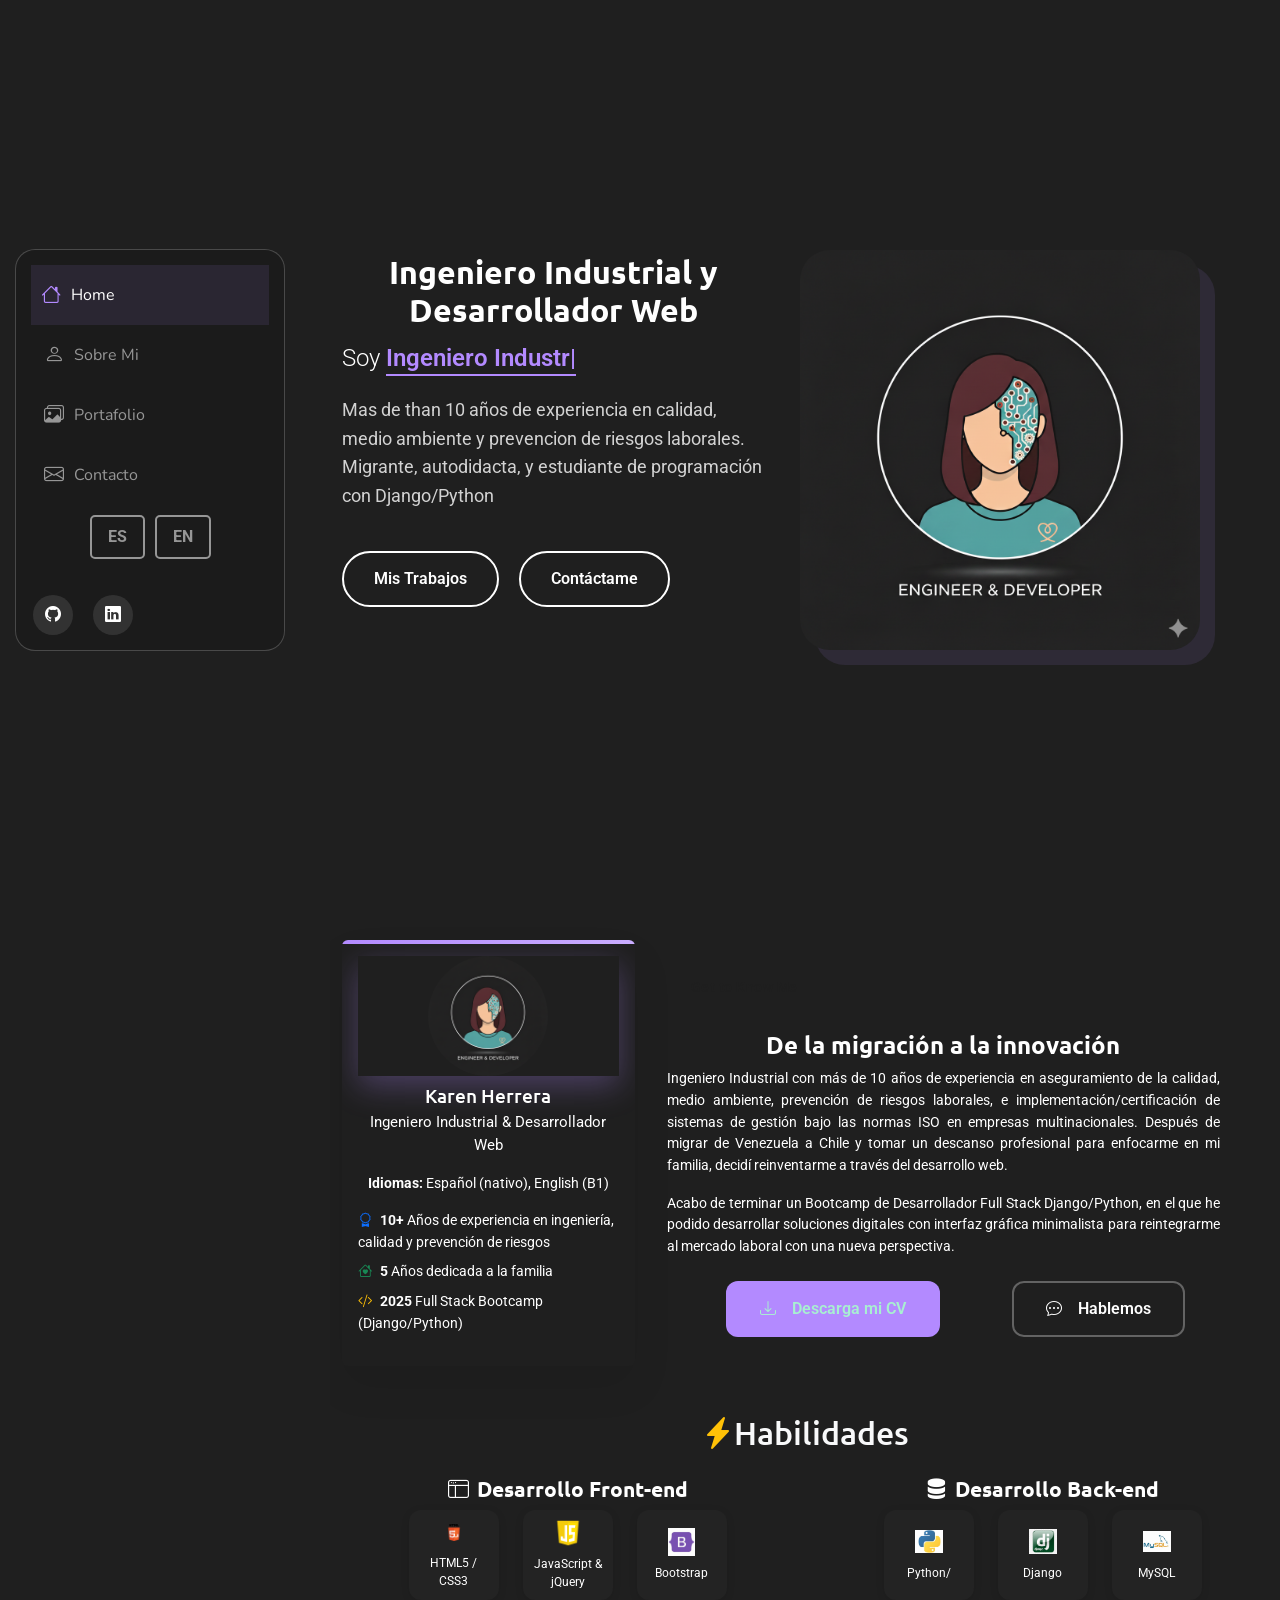
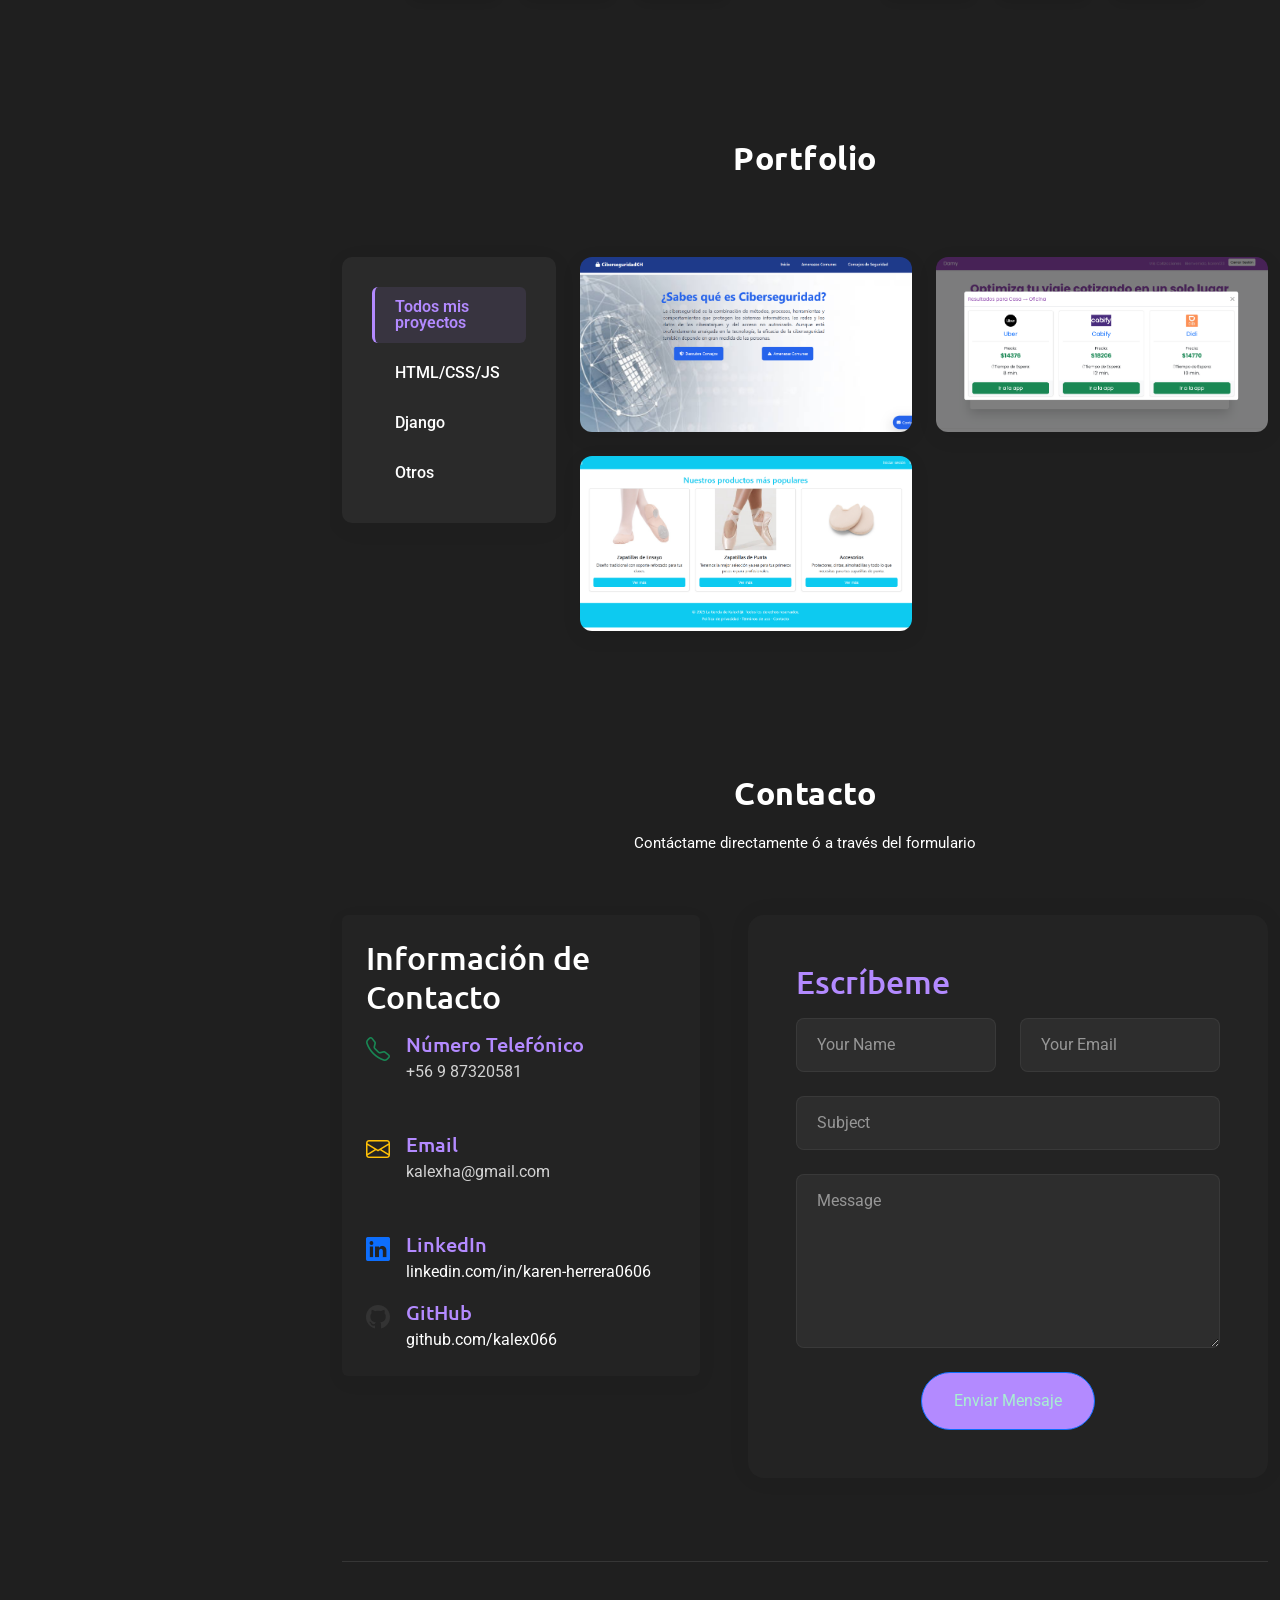
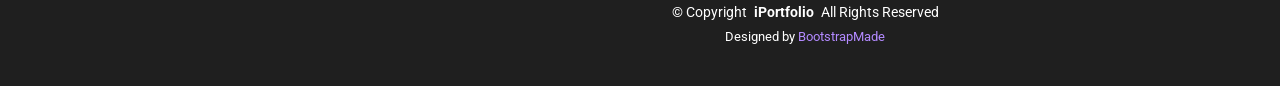
==== index_es.html @ d142cbcf "agregue boton para cambio de idioma" ====
<!DOCTYPE html>
<html lang="en">

<head>
  <meta charset="utf-8">
  <meta content="width=device-width, initial-scale=1.0" name="viewport">
  <title>Index - SnapFolio Bootstrap Template</title>
  <meta name="description" content="">
  <meta name="keywords" content="">

  <!-- Favicons -->
  <link href="assets/img/favicon.png" rel="icon">
  <link href="assets/img/apple-touch-icon.png" rel="apple-touch-icon">

  <!-- Fonts -->
  <link href="https://fonts.googleapis.com" rel="preconnect">
  <link href="https://fonts.gstatic.com" rel="preconnect" crossorigin>
  <link href="https://fonts.googleapis.com/css2?family=Roboto:ital,wght@0,100;0,300;0,400;0,500;0,700;0,900;1,100;1,300;1,400;1,500;1,700;1,900&family=Ubuntu:ital,wght@0,300;0,400;0,500;0,700;1,300;1,400;1,500;1,700&family=Nunito:ital,wght@0,200;0,300;0,400;0,500;0,600;0,700;0,800;0,900;1,200;1,300;1,400;1,500;1,600;1,700;1,800;1,900&display=swap" rel="stylesheet">

  <!-- Vendor CSS Files -->
  <link href="assets/vendor/bootstrap/css/bootstrap.min.css" rel="stylesheet">
  <link href="assets/vendor/bootstrap-icons/bootstrap-icons.css" rel="stylesheet">
  <link href="assets/vendor/aos/aos.css" rel="stylesheet">
  <link href="assets/vendor/glightbox/css/glightbox.min.css" rel="stylesheet">
  <link href="assets/vendor/swiper/swiper-bundle.min.css" rel="stylesheet">

  <!-- Main CSS File -->
  <link href="assets/css/main.css" rel="stylesheet">

  <!-- =======================================================
  * Template Name: SnapFolio
  * Template URL: https://bootstrapmade.com/snapfolio-bootstrap-portfolio-template/
  * Updated: Jul 21 2025 with Bootstrap v5.3.7
  * Author: BootstrapMade.com
  * License: https://bootstrapmade.com/license/
  ======================================================== -->
</head>

<body class="index-page">

  <header id="header" class="header dark-background d-flex flex-column justify-content-center">
    <i class="header-toggle d-xl-none bi bi-list"></i>

    <div class="header-container d-flex flex-column align-items-start">
      <nav id="navmenu" class="navmenu">
        <ul>
          <li><a href="#hero" class="active"><i class="bi bi-house navicon"></i>Home</a></li>
          <li><a href="#about"><i class="bi bi-person navicon"></i> Sobre Mi</a></li>
          <li><a href="#portfolio"><i class="bi bi-images navicon"></i> Portafolio</a></li>
          <li><a href="#contact"><i class="bi bi-envelope navicon"></i> Contacto</a></li>
          <li>
            <div class="language-selector">
              <button onclick="location.href='index_es.html'">ES</button>
              <button onclick="location.href='index.html'">EN</button>
            </div>
          </li>
        </ul>
      </nav>

      <div class="social-links text-center d-flex justify-content-center gap-3 mt-3">
        <a href="https://github.com/kalex066/" class="Github"><i class="bi bi-github"></i></a>
        <a href="https://www.linkedin.com/in/karen-herrera0606/" class="linkedin"><i class="bi bi-linkedin"></i></a>
      </div>
    </div>
  </header>

  <main class="main">
<!-- /About Section -->
    <!-- Hero Section -->
    <section id="hero" class="hero section">
      <div class="background-elements">
        <div class="bg-circle circle-1"></div>
        <div class="bg-circle circle-2"></div>
      </div>
      <div class="hero-content">
        <div class="container">
          <div class="row align-items-center">
            <div class="col-lg-6" data-aos="fade-right" data-aos-delay="100">
              <div class="hero-text">
                <h2>Ingeniero Industrial y Desarrollador Web</h2>
                <p class="lead">Soy <span class="typed" data-typed-items="Ingeniero Industrial y Desarrollador Web"></span></p>
                <p class="description">Mas de than 10 años de experiencia en calidad, medio ambiente y prevencion de riesgos laborales. Migrante, autodidacta, y estudiante de programación con Django/Python</p>
                <div class="hero-actions">
                  <a href="#portfolio" class="btn btn-primary">Mis Trabajos</a>
                  <a href="#contact" class="btn btn-outline">Contáctame</a>
                </div>
              </div>
            </div>

            <div class="col-lg-6" data-aos="fade-left" data-aos-delay="200">
              <div class="hero-visual">
                <div class="profile-container">
                  <div class="profile-background"></div>
                  <img src="assets/img/profile/khimg.png" alt="Karen Herrera" class="profile-image">
                </div>
              </div>
            </div>
          </div>
        </div>
      </div>
    </section>
    <!-- fin/Hero Section -->
    <!-- About Section -->
    <section id="about" class="about section" style="padding: 40px 0;">
      <div class="container" data-aos="fade-up" data-aos-delay="100">
        <!-- Fila principal: Card + Biografía -->
        <div class="row align-items-center mb-4">
          <!-- Card del perfil -->
          <div class="col-lg-4">
            <div class="profile-card text-center p-3 rounded" style="background: linear-gradient(135deg, var(--surface-color), var(--brand-lilac)); border: 1px solid var(--brand-mint); color: var(--default-color);">
              <div class="profile-image mb-2" style="border: 4px solid var(--brand-lilac); box-shadow: 0 10px 30px rgba(179, 138, 255, 0.3);">
                <img src="assets/img/profile/khimg.png" alt="Profile Image" class="img-fluid rounded-circle" style="max-width: 120px;">
              </div>
              <h3 class="mb-1" style="font-size: 1.2rem; color: var(--brand-lilac);">Karen Herrera</h3>
              <p class="profession" style="font-size: 0.95rem; color: var(--brand-mint);">Ingeniero Industrial & Desarrollador Web</p>
              <p style="font-size: 0.9rem;"><strong>Idiomas:</strong> Español (nativo), English (B1)</p>
              <ul class="text-start mt-3" style="list-style: none; padding-left: 0; font-size: 0.9rem;">
                <li class="mb-2"><i class="bi bi-award text-primary me-2"></i><strong>10+</strong> Años de experiencia en ingeniería, calidad y prevención de riesgos</li>
                <li class="mb-2"><i class="bi bi-house-heart text-success me-2"></i><strong>5</strong> Años dedicada a la familia</li>
                <li><i class="bi bi-code-slash text-warning me-2"></i><strong>2025</strong> Full Stack Bootcamp (Django/Python)</li>
              </ul>
            </div>
          </div>
          <!-- Biografía -->
          <div class="col-lg-8">
            <div class="about-content p-2 pe-lg-5">
              <div class="section-header mb-2">
                <span class="badge-text" style="background: linear-gradient(135deg, var(--brand-lilac), var(--brand-mint)); color: #1f1f1f; font-size: 0.85rem;">Get to Know Me</span>
                <h2 class="h5" style="font-size: 1.5rem; color: var(--brand-lilac);">De la migración a la innovación</h2>
              </div>
              <p style="font-size: 0.9rem; text-align: justify;">
                Ingeniero Industrial con  más de 10 años de experiencia en aseguramiento de la calidad, medio ambiente, prevención de riesgos laborales, e implementación/certificación de sistemas de gestión bajo las normas ISO en empresas multinacionales. Después de migrar de Venezuela a Chile y tomar un descanso profesional para enfocarme en mi familia, decidí reinventarme a través del desarrollo web.
              </p>
              <p style="font-size: 0.9rem; text-align: justify;">
                Acabo de terminar un Bootcamp de Desarrollador Full Stack Django/Python, en el que he podido desarrollar soluciones digitales con interfaz gráfica minimalista para reintegrarme al mercado laboral con una nueva perspectiva.
              </p>
              <div class="cta-section mt-4 d-flex flex-wrap justify-content-center gap-5">
                <a href="assets/docs/KarenHerrera-CV.pdf" class="btn btn-primary mx-4" download>
                  <i class="bi bi-download me-2"></i>Descarga mi CV
                </a>
                <a href="#contact" class="btn btn-outline">
                  <i class="bi bi-chat-dots me-2"></i>Hablemos
                </a>
              </div>
            </div>
          </div>
        </div>
        <!-- Título de Skills -->
        <div class="row mt-5 mb-3">
          <div class="col-12 text-center">
            <h3 class="h6 text-light" style="font-size: 2rem; margin-bottom: 0.5rem;">
              <i class="bi bi-lightning-charge-fill text-warning me-2; color:#b38aff;"></i>Habilidades
            </h3>
          </div>
        </div>
        <!-- Skills: Front-end y Back-end -->
        <div class="row justify-content-center mt-2">
          <!-- Front-end Skills -->
          <div class="col-lg-6 mb-3" data-aos="fade-right" data-aos-delay="200">
            <h4 class="skill-title mb-2 text-center" style="color: var(--brand-lilac); font-size: 1.3rem;">
              <i class="bi bi-window-sidebar me-2"></i>Desarrollo Front-end
            </h4>
            <div class="d-flex flex-wrap justify-content-center gap-4">
              <div class="skill-card text-center">
                <img src="assets/img/icons/HTML.png" alt="HTML5" width="20">
                <p class="mt-2 mb-0">HTML5 / CSS3</p>
              </div>
              <div class="skill-card text-center">
                <img src="assets/img/icons/JS.png" alt="JavaScript" width="20">
                <p class="mt-2 mb-0">JavaScript & jQuery</p>
              </div>
              <div class="skill-card text-center">
                <img src="assets/img/icons/BOOTSTRAP.jpg" alt="Bootstrap" width="20">
                <p class="mt-2 mb-0">Bootstrap</p>
              </div>
            </div>
          </div>
          <!-- Back-end Skills -->
          <div class="col-lg-6 mb-3" data-aos="fade-left" data-aos-delay="300">
            <h4 class="skill-title mb-2 text-center" style="color: var(--brand-mint); font-size: 1.3rem;">
              <i class="bi bi-server me-2"></i>Desarrollo Back-end
            </h4>
            <div class="d-flex flex-wrap justify-content-center gap-4">
              <div class="skill-card text-center">
                <img src="assets/img/icons/PYTHON.jpg" alt="Python" width="20">
                <p class="mt-2 mb-0">Python/</p>
              </div>
              <div class="skill-card text-center">
                <img src="assets/img/icons/DJANGO.jpg" alt="Django" width="20">
                <p class="mt-2 mb-0">Django</p>
              </div>
              <div class="skill-card text-center">
                <img src="assets/img/icons/MYSQL.jpg" alt="Django" width="20">
                <p class="mt-2 mb-0">MySQL</p>
              </div>
            </div>
          </div>
        </div>
      </div>
    </section>
    <!-- Portfolio Section -->
    <section id="portfolio" class="portfolio section">

      <!-- Section Title -->
      <div class="container section-title" data-aos="fade-up">
        <h2>Portfolio</h2>
      </div><!-- End Section Title -->

      <div class="container" data-aos="fade-up" data-aos-delay="100">

        <div class="isotope-layout" data-default-filter="*" data-layout="masonry" data-sort="original-order">
          <div class="row">
            <div class="col-lg-3 filter-sidebar">
              <div class="filters-wrapper" data-aos="fade-right" data-aos-delay="150">
                <ul class="portfolio-filters isotope-filters">
                  <li data-filter="*" class="filter-active">Todos mis proyectos</li>
                  <li data-filter=".filter-frontend">HTML/CSS/JS</li>
                  <li data-filter=".filter-django">Django</li>
                  <li data-filter=".filter-others">Otros</li>
                </ul>
              </div>
            </div>

            <div class="col-lg-9">
              <div class="row gy-4 portfolio-container isotope-container" data-aos="fade-up" data-aos-delay="200">
                <div class="col-lg-6 col-md-6 portfolio-item isotope-item filter-frontend">
                  <div class="portfolio-wrap">
                    <img src="assets/img/portfolio/cyberseguridad/cyberseguridadpag1.png" class="img-fluid" alt="Portfolio Image" loading="lazy">
                    <div class="portfolio-info">
                      <div class="content">
                        <span class="category">HTML/CSS/JS</span>
                        <h4>Cyberseguridad</h4>
                        <div class="portfolio-links">
                          <a href="portfolio-details_cyberseguridad.html" title="More Details"><i class="bi bi-arrow-right"></i></a>
                        </div>
                      </div>
                    </div>
                  </div>
                </div><!-- End Portfolio Item -->
                <div class="col-lg-6 col-md-6 portfolio-item isotope-item filter-django">
                  <div class="portfolio-wrap">
                    <img src="assets/img/portfolio/Damy/cotizaciones.png" class="img-django" alt="Portfolio Image" loading="lazy">
                    <div class="portfolio-info">
                      <div class="content">
                        <span class="category">Django</span>
                        <h4>Damy</h4>
                        <div class="portfolio-links">
                          <a href="portfolio-details_damy.html" title="More Details"><i class="bi bi-arrow-right"></i></a>
                        </div>
                      </div>
                    </div>
                  </div>
                </div><!-- End Portfolio Item -->
                <div class="col-lg-6 col-md-6 portfolio-item isotope-item filter-django">
                  <div class="portfolio-wrap">
                    <img src="assets/img/portfolio/tienda/portadatiendaballet.png" class="img-django" alt="Portfolio Image" loading="lazy">
                    <div class="portfolio-info">
                      <div class="content">
                        <span class="category">Django</span>
                        <h4>Ballet Store</h4>
                        <div class="portfolio-links">
                          <a href="portfolio-details_gestordeproductos.html" title="More Details"><i class="bi bi-arrow-right"></i></a>
                        </div>
                      </div>
                    </div>
                  </div>
                </div><!-- End Portfolio Item -->
            </div>
          </div>
        </div>
      </div>
    </section><!-- /Portfolio Section -->

    <!-- Contact Section -->
    <section id="contact" class="contact section">
      <div class="container section-title" data-aos="fade-up">
        <h2>Contacto</h2>
        <p>Contáctame directamente ó a través del formulario</p>
      </div>

      <div class="container">
        <div class="row g-4 g-lg-5 align-items-start">
          
          <!-- Contact Info -->
          <div class="col-lg-5">
            <div class="info-box p-4 rounded" style="background-color: var(--surface-color); box-shadow: 0 5px 20px rgba(0,0,0,0.05);">
              <h3 class="mb-3" style="color: var(--heading-color);">Información de Contacto</h3>
              
              <div class="info-item mb-3 d-flex align-items-start gap-3">
                <i class="bi bi-telephone text-success fs-4"></i>
                <div>
                  <h5 class="mb-1">Número Telefónico</h5>
                  <p style="color: var(--heading-color);">+56 9 87320581</p>
                </div>
              </div>

              <div class="info-item mb-3 d-flex align-items-start gap-3">
                <i class="bi bi-envelope text-warning fs-4"></i>
                <div>
                  <h5 class="mb-1">Email</h5>
                  <p style="color: var(--heading-color);">kalexha@gmail.com</p>
                </div>
              </div>

              <div class="info-item mb-3 d-flex align-items-start gap-3">
                <i class="bi bi-linkedin text-primary fs-4"></i>
                <div>
                  <h5 class="mb-1">LinkedIn</h5>
                  <a href="https://www.linkedin.com/in/karen-herrera0606/" target="_blank" style="color: var(--heading-color);">linkedin.com/in/karen-herrera0606</a>
                </div>
              </div>

              <div class="info-item d-flex align-items-start gap-3">
                <i class="bi bi-github fs-4" style="color: #333;"></i>
                <div>
                  <h5 class="mb-1">GitHub</h5>
                  <a href="https://github.com/kalex066" target="_blank" style="color: var(--heading-color);">github.com/kalex066</a>
                </div>
              </div>
            </div>
          </div>

          <!-- Contact Form -->
          <div class="col-lg-7">
            <div class="contact-form">
              <h3 class="mb-3" style="color: var(--accent-color);">Escríbeme</h3>
              <form action="https://formspree.io/f/xovyjyyz" method="post" class="php-email-form">
                <div class="row gy-4">
                  <div class="col-md-6">
                    <input type="text" name="name" class="form-control" placeholder="Your Name" required>
                  </div>
                  <div class="col-md-6">
                    <input type="email" name="email" class="form-control" placeholder="Your Email" required>
                  </div>
                  <div class="col-12">
                    <input type="text" name="subject" class="form-control" placeholder="Subject" required>
                  </div>
                  <div class="col-12">
                    <textarea name="message" rows="6" class="form-control" placeholder="Message" required></textarea>
                  </div>
                  <div class="col-12 text-center">
                    <div class="loading">Loading</div>
                    <div class="error-message"></div>
                    <div class="sent-message">Tu mensaje ha sido enviado. Gracias!</div>
                    <button type="submit" class="btn btn-primary">Enviar Mensaje</button>
                  </div>
                </div>
              </form>
            </div>
          </div>

        </div>
      </div>
    </section>
    </section>
  </main>

  <footer id="footer" class="footer position-relative">

    <div class="container">
      <div class="copyright text-center ">
        <p>© <span>Copyright</span> <strong class="px-1 sitename">iPortfolio</strong> <span>All Rights Reserved</span></p>
      </div>
      <div class="credits">
        <!-- All the links in the footer should remain intact. -->
        <!-- You can delete the links only if you've purchased the pro version. -->
        <!-- Licensing information: https://bootstrapmade.com/license/ -->
        <!-- Purchase the pro version with working PHP/AJAX contact form: [buy-url] -->
        Designed by <a href="https://bootstrapmade.com/">BootstrapMade</a>
      </div>
    </div>

  </footer>

  <!-- Scroll Top -->
  <a href="#" id="scroll-top" class="scroll-top d-flex align-items-center justify-content-center"><i class="bi bi-arrow-up-short"></i></a>

  <!-- Preloader -->
  <div id="preloader"></div>

  <!-- Vendor JS Files -->
  <script src="assets/vendor/bootstrap/js/bootstrap.bundle.min.js"></script>
  <script src="assets/vendor/aos/aos.js"></script>
  <script src="assets/vendor/typed.js/typed.umd.js"></script>
  <script src="assets/vendor/purecounter/purecounter_vanilla.js"></script>
  <script src="assets/vendor/waypoints/noframework.waypoints.js"></script>
  <script src="assets/vendor/isotope-layout/isotope.pkgd.min.js"></script>
  <script src="assets/vendor/imagesloaded/imagesloaded.pkgd.min.js"></script>
  <script src="assets/vendor/glightbox/js/glightbox.min.js"></script>
  <script src="assets/vendor/swiper/swiper-bundle.min.js"></script>

  <!-- Main JS File -->
  <script src="assets/js/main.js"></script>

</body>

</html>
---- assets/css/main.css ----
/**
* Template Name: SnapFolio
* Template URL: https://bootstrapmade.com/snapfolio-bootstrap-portfolio-template/
* Updated: Jul 21 2025 with Bootstrap v5.3.7
* Author: BootstrapMade.com
* License: https://bootstrapmade.com/license/
*/

/*--------------------------------------------------------------
# Font & Color Variables
# Help: https://bootstrapmade.com/color-system/
--------------------------------------------------------------*/
/* Fonts */
:root {
  --default-font: "Roboto",  system-ui, -apple-system, "Segoe UI", Roboto, "Helvetica Neue", Arial, "Noto Sans", "Liberation Sans", sans-serif, "Apple Color Emoji", "Segoe UI Emoji", "Segoe UI Symbol", "Noto Color Emoji";
  --heading-font: "Ubuntu",  sans-serif;
  --nav-font: "Nunito",  sans-serif;
}

/* Global Colors - The following color variables are used throughout the website. Updating them here will change the color scheme of the entire website */
:root { 
  --background-color: #1f1f1f; /* Background color for the entire website, including individual sections */
  --default-color: #ffffff; /* Default color used for the majority of the text content across the entire website */
  --heading-color: #ffffff; /* Color for headings, subheadings and title throughout the website */
  --accent-color: #b38aff; /* Accent color that represents your brand on the website. It's used for buttons, links, and other elements that need to stand out */
  --surface-color: #232323; /* The surface color is used as a background of boxed elements within sections, such as cards, icon boxes, or other elements that require a visual separation from the global background. */
  --contrast-color: #a8f0d1; /* Contrast color for text, ensuring readability against backgrounds of accent, heading, or default colors. */
}

/* Nav Menu Colors - The following color variables are used specifically for the navigation menu. They are separate from the global colors to allow for more customization options */
:root {
  --nav-color: rgba(236, 236, 236, 0.59);  /* The default color of the main navmenu links */
  --nav-hover-color:var(--brand-lilac); /* Applied to main navmenu links when they are hovered over or active */
  --nav-mobile-background-color: #393939; /* Used as the background color for mobile navigation menu */
  --nav-dropdown-background-color: #393939; /* Used as the background color for dropdown items that appear when hovering over primary navigation items */
  --nav-dropdown-color: #ffffff; /* Used for navigation links of the dropdown items in the navigation menu. */
  --nav-dropdown-hover-color:var(--brand-mint); /* Similar to --nav-hover-color, this color is applied to dropdown navigation links when they are hovered over. */
}

/* Color Presets - These classes override global colors when applied to any section or element, providing reuse of the sam color scheme. */

.light-background {
  --background-color: #2c2c2c;
  --surface-color: #323232;
}

.dark-background {
  --background-color: #040b14;
  --default-color: #ffffff;
  --heading-color: var(--brand-lilac);
  --surface-color: #151f2b;
  --contrast-color:var(--brand-mint);
}

/* Smooth scroll */
:root {
  scroll-behavior: smooth;
}

/*--------------------------------------------------------------
# General Styling & Shared Classes
--------------------------------------------------------------*/
body {
  color: var(--default-color);
  background-color: var(--background-color);
  font-family: var(--default-font);
}

a {
  color: var(--accent-color);
  text-decoration: none;
  transition: 0.3s;
}

a:hover {
  color: color-mix(in srgb, var(--accent-color), var(--brand-mint) 25%);
  text-decoration: none;
}

h1,
h2,
h3,
h4,
h5,
h6 {
  color: var(--accent-color);
  font-family: var(--heading-font);
}

/* PHP Email Form Messages
------------------------------*/
.php-email-form .error-message {
  display: none;
  background: #df1529;
  color: #ffffff;
  text-align: left;
  padding: 15px;
  margin-bottom: 24px;
  font-weight: 600;
}

.php-email-form .sent-message {
  display: none;
  color: #ffffff;
  background: #059652;
  text-align: center;
  padding: 15px;
  margin-bottom: 24px;
  font-weight: 600;
}

.php-email-form .loading {
  display: none;
  background: var(--surface-color);
  text-align: center;
  padding: 15px;
  margin-bottom: 24px;
}

.php-email-form .loading:before {
  content: "";
  display: inline-block;
  border-radius: 50%;
  width: 24px;
  height: 24px;
  margin: 0 10px -6px 0;
  border: 3px solid var(--accent-color);
  border-top-color: var(--surface-color);
  animation: php-email-form-loading 1s linear infinite;
}

@keyframes php-email-form-loading {
  0% {
    transform: rotate(0deg);
  }

  100% {
    transform: rotate(360deg);
  }
}

/*--------------------------------------------------------------
# Global Header (con acentos lila y verde menta)
--------------------------------------------------------------*/
.header {
  --background-color: #1b1b1b;
  --contrast-color: var(--brand-mint); /* Verde menta como contraste */
  color: var(--default-color);
  position: fixed;
  top: 0;
  left: 0;
  bottom: 0;
  padding: 0 15px;
  width: 300px;
  transition: all ease-in-out 0.3s;
  overflow-y: auto;
  z-index: 997;
}

.header .header-container {
  border-radius: 20px;
  padding: 15px;
  background-color: var(--background-color);
  border: 1px solid color-mix(in srgb, var(--default-color), transparent 80%);
}

/* Íconos sociales con hover lila */
.header .social-links {
  display: flex;
  justify-content: center;
  gap: 32px;
  margin-top: 1rem;
}
.header .social-links a {
  font-size: 16px;
  display: inline-flex;
  align-items: center;
  justify-content: center;
  background: color-mix(in srgb, var(--default-color), transparent 90%);
  color: var(--default-color);
  margin: 0 2px;
  border-radius: 50%;
  text-align: center;
  width: 40px;
  height: 40px;
  transition: 0.3s;
}

.header .social-links a:hover {
  color: var(--brand-mint); /* Verde menta al pasar el mouse */
  background: var(--accent-color); /* Lila como fondo */
}

/* Toggle del menú con hover suave */
.header .header-toggle {
  color: var(--brand-mint);
  background-color: var(--accent-color); /* Lila */
  font-size: 22px;
  display: flex;
  align-items: center;
  justify-content: center;
  width: 40px;
  height: 40px;
  border-radius: 50%;
  cursor: pointer;
  position: fixed;
  top: 15px;
  right: 15px;
  z-index: 9999;
  transition: background-color 0.3s;
}

.header .header-toggle:hover {
  color: var(--brand-mint);
  background-color: color-mix(in srgb, var(--accent-color) 90%, white 15%);
}

/* Responsive */
@media (min-width: 1200px) {
  .header~main,
  .header~#footer {
    margin-left: 330px;
  }
}

@media (max-width: 1199px) {
  .header {
    left: -100%;
  }
}

.header.header-show {
  left: 0;
}
/*--------------------------------------------------------------
# Navigation Menu 
--------------------------------------------------------------*/
.navmenu {
  padding: 0;
  z-index: 9997;
  width: 100%;
}

.navmenu ul {
  list-style: none;
  padding: 0 0 20px 0;
  margin: 0;
}

.navmenu a,
.navmenu a:focus {
  color: var(--nav-color);
  padding: 15px 10px;
  font-family: var(--nav-font);
  font-size: 16px;
  font-weight: 400;
  display: flex;
  align-items: center;
  white-space: nowrap;
  transition: 0.3s;
  width: 100%;
  border-left: 3px solid transparent;
}

.navmenu a:hover,
.navmenu .active,
.navmenu .active:focus {
  color: var(--nav-hover-color); /* Lila */
  background-color: rgba(179, 138, 255, 0.1); /* Fondo lila suave */
  border-left: 3px solid var(--brand-mint); /* Borde verde menta */
}

.navmenu a .navicon {
  font-size: 20px;
  margin-right: 10px;
  transition: color 0.3s;
}

.navmenu a:hover .navicon,
.navmenu .active .navicon {
  color: var(--accent-color); /* Ícono en lila */
}
/*--------------------------------------------------------------
# Global Footer
--------------------------------------------------------------*/
.footer {
  color: var(--default-color);
  background-color: var(--background-color);
  font-size: 14px;
  padding: 0 0 40px 0;
  position: relative;
}

.footer .copyright {
  padding-top: 40px;
  border-top: 1px solid color-mix(in srgb, var(--default-color), transparent 90%);
}

.footer .copyright p {
  margin-bottom: 0;
}

.footer .credits {
  margin-top: 4px;
  font-size: 13px;
  text-align: center;
}

/*--------------------------------------------------------------
# Preloader
--------------------------------------------------------------*/
#preloader {
  position: fixed;
  inset: 0;
  z-index: 999999;
  overflow: hidden;
  background: var(--background-color); /* fondo oscuro */
  transition: all 0.6s ease-out;
}

/* Círculo giratorio con colores personalizados */
#preloader:before {
  content: "";
  position: fixed;
  top: calc(50% - 30px);
  left: calc(50% - 30px);
  border: 6px solid var(--brand-lilac); /* borde lila */
  border-color: var(--brand-lilac) transparent var(--brand-mint) transparent; /* alterna lila y verde menta */
  border-radius: 50%;
  width: 60px;
  height: 60px;
  animation: animate-preloader 1.5s linear infinite;
}

/* Animación de rotación */
@keyframes animate-preloader {
  0% {
    transform: rotate(0deg);
  }

  100% {
    transform: rotate(360deg);
  }
}

/*--------------------------------------------------------------
# Scroll Top Button
--------------------------------------------------------------*/
.scroll-top {
  position: fixed;
  visibility: hidden;
  opacity: 0;
  right: 15px;
  bottom: -15px;
  z-index: 99999;
  background-color: var(--brand-lilac); /* fondo lila */
  width: 44px;
  height: 44px;
  border-radius: 50px;
  transition: all 0.4s;
  box-shadow: 0 0 10px rgba(179, 138, 255, 0.3); /* sombra lila suave */
}

.scroll-top i {
  font-size: 24px;
  color: var(--brand-mint); /* ícono en verde menta */
  line-height: 0;
  transition: color 0.3s;
}

.scroll-top:hover {
  background-color: color-mix(in srgb, var(--brand-lilac), white 10%); /* lila más claro al pasar el mouse */
  color: var(--brand-mint);
}

.scroll-top.active {
  visibility: visible;
  opacity: 1;
  bottom: 15px;
}

/*--------------------------------------------------------------
# Disable aos animation delay on mobile devices
--------------------------------------------------------------*/
@media screen and (max-width: 768px) {
  [data-aos-delay] {
    transition-delay: 0 !important;
  }

  [data-aos] {
    animation-duration: 0.6s !important; /* más rápido en móviles */
  }
}

/*--------------------------------------------------------------
# Global Page Titles & Breadcrumbs
--------------------------------------------------------------*/
.page-title {
  color: var(--default-color);
  padding: 25px 0 0 0;
  position: relative;
}

.page-title .container {
  border-bottom: 1px solid var(--brand-mint); /* línea inferior en verde menta */
  padding-bottom: 25px;
}

.page-title h1 {
  font-size: 28px;
  font-weight: 700;
  color: var(--brand-lilac); /* título principal en lila */
  letter-spacing: 0.5px;
}

.page-title .breadcrumbs ol {
  display: flex;
  flex-wrap: wrap;
  list-style: none;
  padding: 0;
  margin: 0;
  font-size: 14px;
  font-weight: 400;
  color: var(--default-color);
}

.page-title .breadcrumbs ol li+li {
  padding-left: 10px;
}

.page-title .breadcrumbs ol li+li::before {
  content: "/";
  display: inline-block;
  padding-right: 10px;
  color: var(--brand-mint); /* separador en verde menta */
}

/*--------------------------------------------------------------
# Global Sections
--------------------------------------------------------------*/
section,
.section {
  color: var(--default-color);
  background-color: var(--background-color);
  padding: 60px 0;
  overflow: clip;
  border-top: 1px solid var(--brand-mint); /* línea superior verde menta */
  border-bottom: 1px solid var(--brand-lilac); /* línea inferior lila */
}

/* Títulos dentro de secciones */
.section h2,
section h2 {
  color: var(--brand-lilac); /* títulos en lila */
  font-size: 1.8rem;
  font-weight: 600;
  margin-bottom: 20px;
  text-align: center;
}

/* Separadores decorativos */
.section::after {
  content: "";
  display: block;
  width: 60px;
  height: 3px;
  margin: 20px auto 0;
  background-color: var(--brand-mint); /* barra decorativa verde menta */
  border-radius: 2px;
}

/*--------------------------------------------------------------
# Global Section Titles (con lila y verde menta)
--------------------------------------------------------------*/
.section-title {
  text-align: center;
  padding-bottom: 60px;
  position: relative;
}

.section-title h2 {
  font-size: 32px;
  font-weight: 700;
  position: relative;
  color: var(--brand-lilac); /* título en lila */
  letter-spacing: 0.5px;
}

.section-title h2:before,
.section-title h2:after {
  content: "";
  width: 50px;
  height: 2px;
  background: var(--brand-mint); /* líneas decorativas en verde menta */
  display: inline-block;
}

.section-title h2:before {
  margin: 0 15px 10px 0;
}

.section-title h2:after {
  margin: 0 0 10px 15px;
}

.section-title p {
  margin-bottom: 0;
  font-size: 0.95rem;
  color: var(--default-color);
}

/* HERO SECTION*/
.hero { min-height: 100vh; position: relative; overflow: hidden; display: flex; align-items: center; }
.hero .background-elements { position: absolute; top: 0; left: 0; width: 100%; height: 100%; z-index: 1; overflow: hidden; }
.hero .background-elements .bg-circle { position: absolute; border-radius: 50%; background: linear-gradient(45deg, color-mix(in srgb, var(--brand-lilac), transparent 90%), color-mix(in srgb, var(--brand-mint), transparent 95%)); animation: float 6s ease-in-out infinite; }

.hero .background-elements .bg-circle.circle-1 { width: 300px; height: 300px; top: 10%; right: 10%; animation-delay: 0s; }
.hero .background-elements .bg-circle.circle-2 { width: 200px; height: 200px; bottom: 20%; left: 5%; animation-delay: 2s; }
.hero .hero-content { position: relative; width: 100%; z-index: 2; }
.hero .container { position: relative; z-index: 3; }
.hero .hero-text h1 {color: var(--brand-lilac); font-size: 72px; font-weight: 800; line-height: 1.1; margin-bottom: 15px; color: var(--heading-color); }
.hero .hero-text h1 .accent-text { color: var(--brand-mint); position: relative; }
.hero .hero-text h1 .accent-text::after { background: linear-gradient(90deg, var(--brand-mint), transparent);content: ""; position: absolute; bottom: -5px; left: 0; width: 100%; height: 3px; background: linear-gradient(90deg, var(--accent-color), color-mix(in srgb, var(--accent-color), transparent 50%)); }
.hero .hero-text h2 { color: var(--brand-lilac);font-size: 32px; font-weight: 600; color: var(--heading-color); margin-bottom: 10px; }
.hero .hero-text .lead { font-size: 24px; margin-bottom: 20px; color: var(--default-color); }
.hero .hero-text .lead span { color: var(--accent-color); font-weight: 600; border-bottom: 2px solid var(--accent-color); padding-bottom: 2px; }
.hero .hero-text .description { font-size: 18px; line-height: 1.6; color: color-mix(in srgb, var(--default-color), transparent 20%); margin-bottom: 40px; max-width: 500px; }
.hero .hero-actions { display: flex; gap: 20px; margin-bottom: 40px; flex-wrap: wrap; }
.hero .hero-actions .btn { padding: 14px 30px; font-size: 16px; font-weight: 600; border-radius: 50px; text-decoration: none; transition: all 0.3s ease; border: 2px solid; }
.hero .hero-actions .btn.btn-primary { background-color: var(--brand-lilac); color: var(--brand-mint); border-color: var(--brand-lilac); }
.hero .hero-actions .btn.btn-primary:hover { background-color: color-mix(in srgb, var(--brand-lilac), black 10%); transform: translateY(-2px); box-shadow: 0 8px 25px color-mix(in srgb, var(--brand-lilac), transparent 70%); }
.hero .hero-actions .btn.btn-outline { background-color: transparent; color: var(--brand-mint); border-color: var(--brand-mint); }
.hero .hero-actions .btn.btn-outline:hover { background-color: var(--brand-mint); color: #1f1f1f; transform: translateY(-2px);}
.hero .social-links { display: flex; gap: 20px}; 
.hero .social-links a { width: 50px; height: 50px; display: flex; align-items: center; justify-content: center; background-color: var(--surface-color); color: (var(--brand-mint), transparent 40%); border-radius: 50%; font-size: 20px; transition: all 0.3s ease; }
.hero .social-links a:hover { color: #ffffff; background-color: var(--brand-lilac); transform: translateY(-3px); box-shadow: 0 8px 25px color-mix(in srgb, var(--accent-color), transparent 70%); }
.hero .hero-visual { display: flex; justify-content: center; align-items: center; height: 100%; }
.hero .hero-visual .profile-container { position: relative; width: 400px; height: 400px; }
.hero .hero-visual .profile-container .profile-background { position: absolute; top: 15px; left: 15px; width: 100%; height: 100%; background: color-mix(in srgb, var(--accent-color), transparent 90%); border-radius: 30px; z-index: 1; }
.hero .hero-visual .profile-container .profile-image { position: relative; width: 100%; height: 100%; object-fit: cover; border-radius: 30px; z-index: 2; }
@keyframes float {
0%, 100% { transform: translateY(0px); }
50% { transform: translateY(-20px); } }
@keyframes floatIcon {
0%, 100% { transform: translateY(0px) rotate(0deg); }
50% { transform: translateY(-10px) rotate(5deg); } }
@media (max-width: 992px) { .hero .hero-text { text-align: center; margin-bottom: 50px; }
.hero .hero-text h1 { font-size: 56px; }
.hero .hero-text h2 { font-size: 28px; }
.hero .hero-text .lead { font-size: 20px; }
.hero .hero-visual .profile-container { width: 350px; height: 350px; } }
@media (max-width: 768px) { .hero .hero-text h1 { font-size: 42px; }
.hero .hero-text h2 { font-size: 24px; }
.hero .hero-text .lead { font-size: 18px; }
.hero .hero-text .description { font-size: 16px; }
.hero .hero-actions { justify-content: center; }
.hero .hero-actions .btn { padding: 12px 25px; font-size: 14px; }
.hero .hero-visual .profile-container { width: 300px; height: 300px; }
.hero .background-elements .bg-circle.circle-1 { width: 200px; height: 200px; }
.hero .background-elements .bg-circle.circle-2 { width: 150px; height: 150px; }
.hero .background-elements .bg-circle.circle-3 { width: 100px; height: 100px; } }

/*--------------------------------------------------------------
# About Section
--------------------------------------------------------------*/
.about .profile-card {
  background: linear-gradient(135deg, var(--surface-color) 0%, color-mix(in srgb, var(--surface-color), var(--accent-color) 5%) 100%);
  border-radius: 2rem;
  padding: 2.5rem;
  text-align: center;
  box-shadow: 0 20px 40px rgba(0, 0, 0, 0.08);
  border: 1px solid color-mix(in srgb, var(--accent-color), transparent 90%);
  position: relative;
  overflow: hidden;
}

.about .profile-card::before {
  content: "";
  position: absolute;
  top: 0;
  left: 0;
  right: 0;
  height: 4px;
  background: linear-gradient(90deg, var(--accent-color), color-mix(in srgb, var(--accent-color), var(--heading-color) 30%));
}

@media (max-width: 991px) {
  .about .profile-card {
    margin-bottom: 3rem;
  }
}

.about .profile-header {
  position: relative;
  margin-bottom: 2rem;
}

.about .profile-header .profile-image {
  width: 160px;
  height: 160px;
  margin: 0 auto 1.5rem;
  border-radius: 50%;
  overflow: hidden;
  border: 4px solid var(--accent-color);
  box-shadow: 0 10px 30px rgba(0, 0, 0, 0.15);
}

.about .profile-header .profile-image img {
  width: 100%;
  height: 100%;
  object-fit: cover;
}

.about .profile-header .profile-badge {
  position: absolute;
  bottom: 20px;
  right: calc(50% - 65px);
  width: 32px;
  height: 32px;
  background-color: var(--accent-color);
  border-radius: 50%;
  display: flex;
  align-items: center;
  justify-content: center;
  border: 3px solid var(--surface-color);
}

.about .profile-header .profile-badge i {
  color: var(--contrast-color);
  font-size: 14px;
}

.about .profile-content h3 {
  font-size: 1.5rem;
  font-weight: 700;
  margin-bottom: 0.5rem;
  color: var(--heading-color);
}

.about .profile-content .profession {
  color: var(--accent-color);
  font-weight: 500;
  margin-bottom: 2rem;
}

.about .contact-links {
  display: flex;
  flex-direction: column;
  gap: 1rem;
}

.about .contact-links .contact-item {
  display: flex;
  align-items: center;
  gap: 0.75rem;
  padding: 0.75rem 1rem;
  background-color: color-mix(in srgb, var(--surface-color), var(--background-color) 50%);
  border-radius: 0.75rem;
  text-decoration: none;
  color: var(--default-color);
  transition: all 0.3s;
  border: 1px solid color-mix(in srgb, var(--default-color), transparent 90%);
}

.about .contact-links .contact-item:hover {
  background-color: var(--accent-color);
  color: var(--contrast-color);
  transform: translateY(-2px);
  box-shadow: 0 5px 20px color-mix(in srgb, var(--accent-color), transparent 70%);
}

.about .contact-links .contact-item i {
  font-size: 1rem;
  width: 18px;
}

.about .about-content {
  padding-left: 3rem;
}

@media (max-width: 991px) {
  .about .about-content {
    padding-left: 0;
  }
}

.about .about-content .section-header {
  margin-bottom: 2rem;
}

.about .about-content .section-header .badge-text {
  display: inline-block;
  background: linear-gradient(135deg, var(--accent-color), color-mix(in srgb, var(--accent-color), var(--heading-color) 20%));
  color: var(--contrast-color);
  padding: 0.5rem 1.5rem;
  border-radius: 2rem;
  font-size: 0.875rem;
  font-weight: 600;
  letter-spacing: 0.5px;
  margin-bottom: 1.5rem;
}

.about .about-content .section-header h2 {
  font-size: 2.25rem;
  font-weight: 700;
  line-height: 1.3;
  margin: 0;
}

@media (max-width: 768px) {
  .about .about-content .section-header h2 {
    font-size: 1.875rem;
  }
}

.about .about-content .description {
  margin-bottom: 2.5rem;
}

.about .about-content .description p {
  font-size: 1.1rem;
  line-height: 1.7;
  color: color-mix(in srgb, var(--default-color), transparent 20%);
  margin-bottom: 1.5rem;
}

.about .about-content .description p:last-child {
  margin-bottom: 0;
}

.about .stats-grid {
  display: grid;
  grid-template-columns: repeat(3, 1fr);
  gap: 2rem;
  margin-bottom: 2.5rem;
  padding: 2rem;
  background-color: var(--surface-color);
  border-radius: 1.5rem;
  box-shadow: 0 10px 30px rgba(0, 0, 0, 0.05);
}

@media (max-width: 768px) {
  .about .stats-grid {
    grid-template-columns: 1fr;
    gap: 1.5rem;
    text-align: center;
  }
}

.about .stats-grid .stat-item {
  text-align: center;
}

.about .stats-grid .stat-item .stat-number {
  font-size: 2rem;
  font-weight: 700;
  color: var(--accent-color);
  display: block;
  margin-bottom: 0.5rem;
}

.about .stats-grid .stat-item .stat-label {
  font-size: 0.875rem;
  color: color-mix(in srgb, var(--default-color), transparent 40%);
  font-weight: 500;
}

.about .details-grid {
  margin-bottom: 2.5rem;
}

.about .details-grid .detail-row {
  display: grid;
  grid-template-columns: 1fr 1fr;
  gap: 2rem;
  margin-bottom: 1.5rem;
}

@media (max-width: 768px) {
  .about .details-grid .detail-row {
    grid-template-columns: 1fr;
    gap: 1rem;
  }
}

.about .details-grid .detail-row:last-child {
  margin-bottom: 0;
}

.about .details-grid .detail-item .detail-label {
  display: block;
  font-size: 0.875rem;
  color: color-mix(in srgb, var(--default-color), transparent 50%);
  margin-bottom: 0.5rem;
  font-weight: 500;
}

.about .details-grid .detail-item .detail-value {
  display: block;
  font-weight: 600;
  color: var(--heading-color);
  font-size: 1rem;
}

.about .cta-section {
  display: flex;
  gap: 1rem;
  flex-wrap: wrap;
}

.about .cta-section .btn {
  padding: 0.875rem 2rem;
  border-radius: 0.75rem;
  font-weight: 600;
  text-decoration: none;
  transition: all 0.3s;
  display: inline-flex;
  align-items: center;
  gap: 0.5rem;
  border: 2px solid transparent;
}

.about .cta-section .btn.btn-primary {
  background-color: var(--accent-color);
  color: var(--contrast-color);
}

.about .cta-section .btn.btn-primary:hover {
  background-color: color-mix(in srgb, var(--accent-color), black 15%);
  transform: translateY(-2px);
  box-shadow: 0 10px 30px color-mix(in srgb, var(--accent-color), transparent 60%);
}

.about .cta-section .btn.btn-outline {
  background-color: transparent;
  color: var(--default-color);
  border-color: color-mix(in srgb, var(--default-color), transparent 70%);
}

.about .cta-section .btn.btn-outline:hover {
  border-color: var(--accent-color);
  transform: translateY(-2px);
}
.skill-card {
  background-color: var(--surface-color);
  padding: 0.6rem;
  border-radius: 0.75rem;
  box-shadow: 0 2px 8px rgba(0,0,0,0.1);
  width: 90px;
  height: 90px;
  display: flex;
  flex-direction: column;
  align-items: center;
  justify-content: center;
  transition: transform 0.3s ease;
}
.skill-card:hover {
  transform: translateY(-4px);
}
.skill-card img {
  width: 28px;
  height: 28px;
  object-fit: contain;
}
.skill-card p {
  font-size: 0.75rem;
  margin-top: 0.4rem;
  color: var(--default-color);
  text-align: center;
}
.skill-title {
  font-size: 1.3rem;
  font-weight: 600;
  text-align: center;
}
/*--------------------------------------------------------------
# Stats Section
--------------------------------------------------------------*/
.stats .stats-wrapper {
  display: grid;
  grid-template-columns: repeat(4, 1fr);
  gap: 20px;
}

@media (max-width: 992px) {
  .stats .stats-wrapper {
    grid-template-columns: repeat(2, 1fr);
  }
}

@media (max-width: 576px) {
  .stats .stats-wrapper {
    grid-template-columns: 1fr;
  }
}

.stats .stats-item {
  background: linear-gradient(135deg, color-mix(in srgb, var(--surface-color), transparent 5%), var(--surface-color));
  border-radius: 15px;
  padding: 40px 20px;
  text-align: center;
  position: relative;
  transition: transform 0.3s ease, box-shadow 0.3s ease;
  box-shadow: 0 10px 30px rgba(0, 0, 0, 0.05);
  overflow: hidden;
}

.stats .stats-item:hover {
  transform: translateY(-10px);
  box-shadow: 0 15px 35px rgba(0, 0, 0, 0.1);
}

.stats .stats-item:hover .icon-wrapper {
  transform: scale(1.1);
}

.stats .stats-item:nth-child(1) .icon-wrapper {
  background-color: color-mix(in srgb, var(--accent-color), transparent 85%);
}

.stats .stats-item:nth-child(1) .icon-wrapper i {
  color: color-mix(in srgb, var(--accent-color), transparent 10%);
}

.stats .stats-item:nth-child(2) .icon-wrapper {
  background-color: color-mix(in srgb, #ff7e00, transparent 85%);
}

.stats .stats-item:nth-child(2) .icon-wrapper i {
  color: color-mix(in srgb, #ff7e00, transparent 10%);
}

.stats .stats-item:nth-child(3) .icon-wrapper {
  background-color: color-mix(in srgb, #00c875, transparent 85%);
}

.stats .stats-item:nth-child(3) .icon-wrapper i {
  color: color-mix(in srgb, #00c875, transparent 10%);
}

.stats .stats-item:nth-child(4) .icon-wrapper {
  background-color: color-mix(in srgb, #e83e8c, transparent 85%);
}

.stats .stats-item:nth-child(4) .icon-wrapper i {
  color: color-mix(in srgb, #e83e8c, transparent 10%);
}

.stats .stats-item .icon-wrapper {
  width: 80px;
  height: 80px;
  border-radius: 50%;
  display: flex;
  align-items: center;
  justify-content: center;
  margin: 0 auto 20px;
  transition: transform 0.3s ease;
}

.stats .stats-item .icon-wrapper i {
  font-size: 36px;
}

.stats .stats-item span {
  display: block;
  font-size: 48px;
  font-weight: 700;
  color: var(--heading-color);
  margin-bottom: 10px;
  line-height: 1;
  font-family: var(--heading-font);
}

.stats .stats-item p {
  color: var(--default-color);
  font-size: 18px;
  margin: 0;
  font-weight: 500;
  font-family: var(--heading-font);
  opacity: 0.8;
}

/*--------------------------------------------------------------
# Skills Section
--------------------------------------------------------------*/
.skills .skills-category {
  background-color: var(--surface-color);
  padding: 30px;
  border-radius: 8px;
  box-shadow: 0 0 20px rgba(0, 0, 0, 0.05);
  height: 100%;
  transition: transform 0.3s;
}

.skills .skills-category:hover {
  transform: translateY(-5px);
}

.skills .skills-category h3 {
  font-size: 24px;
  margin-bottom: 25px;
  position: relative;
  padding-bottom: 15px;
}

.skills .skills-category h3:after {
  content: "";
  position: absolute;
  bottom: 0;
  left: 0;
  width: 50px;
  height: 2px;
  background-color: var(--accent-color);
}

.skills .skill-item {
  margin-bottom: 25px;
}

.skills .skill-item:last-child {
  margin-bottom: 0;
}

.skills .skill-item h4 {
  font-size: 16px;
  margin-bottom: 8px;
}

.skills .skill-item .skill-percentage {
  font-size: 14px;
  color: color-mix(in srgb, var(--heading-color), transparent 30%);
}

.skills .skill-item .progress {
  height: 8px;
  background-color: color-mix(in srgb, var(--accent-color), transparent 90%);
  border-radius: 20px;
  overflow: hidden;
  position: relative;
}

.skills .skill-item .progress .progress-bar {
  background-color: var(--accent-color);
  transition: width 1.5s ease-in-out;
  width: 0;
  height: 100%;
  border-radius: 20px;
}

.skills .skill-item .skill-tooltip {
  font-size: 14px;
  color: color-mix(in srgb, var(--default-color), transparent 30%);
  margin-top: 8px;
  opacity: 0;
  transform: translateY(-5px);
  transition: all 0.3s;
}

.skills .skill-item:hover .skill-tooltip {
  opacity: 1;
  transform: translateY(0);
}

.skills .skill-box {
  background-color: var(--surface-color);
  padding: 25px 20px;
  border-radius: 8px;
  text-align: center;
  transition: all 0.3s;
  height: 100%;
  position: relative;
  overflow: hidden;
  box-shadow: 0 0 15px rgba(0, 0, 0, 0.05);
}

.skills .skill-box:hover {
  transform: translateY(-5px);
}

.skills .skill-box:hover i {
  color: var(--accent-color);
  transform: scale(1.1);
}

.skills .skill-box:hover .skill-tooltip {
  opacity: 1;
  transform: translateY(0);
}

.skills .skill-box i {
  font-size: 36px;
  color: color-mix(in srgb, var(--accent-color), transparent 20%);
  margin-bottom: 15px;
  display: inline-block;
  transition: all 0.3s;
}

.skills .skill-box h4 {
  font-size: 18px;
  margin-bottom: 10px;
}

.skills .skill-box .skill-tooltip {
  font-size: 14px;
  color: color-mix(in srgb, var(--default-color), transparent 30%);
  opacity: 0;
  transform: translateY(5px);
  transition: all 0.3s;
}

@media (max-width: 991.98px) {
  .skills .skills-category {
    margin-bottom: 30px;
  }

  .skills .skills-category:last-child {
    margin-bottom: 0;
  }
}

@media (max-width: 767.98px) {
  .skills .skill-box {
    margin-bottom: 20px;
  }

  .skills .skill-box:last-child {
    margin-bottom: 0;
  }
}

/*--------------------------------------------------------------
# Portfolio Section
--------------------------------------------------------------*/
@media (max-width: 991px) {
  .portfolio .filter-sidebar {
    margin-bottom: 30px;
  }
}

.portfolio .filters-wrapper {
  background-color: color-mix(in srgb, var(--surface-color), var(--default-color) 3%);
  padding: 30px;
  border-radius: 10px;
  box-shadow: 0 5px 25px rgba(0, 0, 0, 0.05);
}

@media (max-width: 991px) {
  .portfolio .filters-wrapper {
    padding: 20px;
  }
}

.portfolio .portfolio-filters {
  padding: 0;
  margin: 0;
  list-style: none;
  display: flex;
  flex-direction: column;
  gap: 10px;
}

@media (max-width: 991px) {
  .portfolio .portfolio-filters {
    flex-direction: row;
    flex-wrap: wrap;
    justify-content: center;
  }
}

.portfolio .portfolio-filters li {
  cursor: pointer;
  padding: 12px 20px;
  font-size: 16px;
  font-weight: 500;
  line-height: 1;
  color: var(--default-color);
  transition: all 0.3s ease-in-out;
  border-radius: 6px;
  background: transparent;
  position: relative;
  border-left: 3px solid transparent;
}

@media (max-width: 991px) {
  .portfolio .portfolio-filters li {
    padding: 8px 16px;
    border: 1px solid color-mix(in srgb, var(--accent-color), transparent 80%);
    border-left-width: 3px;
  }
}

.portfolio .portfolio-filters li:hover {
  color: var(--accent-color);
  background-color: color-mix(in srgb, var(--accent-color), transparent 90%);
  border-left-color: color-mix(in srgb, var(--accent-color), transparent 50%);
}

.portfolio .portfolio-filters li.filter-active {
  color: var(--accent-color);
  background-color: color-mix(in srgb, var(--accent-color), transparent 90%);
  border-left-color: var(--accent-color);
  font-weight: 600;
}

.portfolio .portfolio-wrap {
  transition: 0.4s;
  position: relative;
  overflow: hidden;
  border-radius: 12px;
  box-shadow: 0 5px 20px rgba(0, 0, 0, 0.08);
  height: 100%;
}

.portfolio .portfolio-wrap img {
  transition: transform 0.6s cubic-bezier(0.215, 0.61, 0.355, 1);
  width: 100%;
  height: 175px;
  object-fit: cover;
}

.portfolio .portfolio-wrap .portfolio-info {
  position: absolute;
  bottom: 0;
  left: 0;
  right: 0;
  padding: 15px;
  background: linear-gradient(to top, rgba(0, 0, 0, 0.8) 0%, rgba(0, 0, 0, 0.4) 60%, rgba(0, 0, 0, 0) 100%);
  z-index: 3;
  transition: all 0.4s cubic-bezier(0.215, 0.61, 0.355, 1);
  transform: translateY(20px);
  opacity: 0;
}

.portfolio .portfolio-wrap .portfolio-info .content {
  transition: all 0.4s cubic-bezier(0.215, 0.61, 0.355, 1);
  transform: translateY(20px);
}

.portfolio .portfolio-wrap .portfolio-info .category {
  display: inline-block;
  color: var(--accent-color);
  font-size: 14px;
  font-weight: 500;
  text-transform: uppercase;
  letter-spacing: 1px;
  margin-bottom: 8px;
}

.portfolio .portfolio-wrap .portfolio-info h4 {
  font-size: 16px;
  color: var(--contrast-color);
  font-weight: 700;
  margin-bottom: 10px;
}

.portfolio .portfolio-wrap .portfolio-info .portfolio-links {
  display: flex;
  gap: 12px;
}

.portfolio .portfolio-wrap .portfolio-info .portfolio-links a {
  color: var(--contrast-color);
  width: 30px;
  height: 30px;
  display: flex;
  align-items: center;
  justify-content: center;
  background-color: color-mix(in srgb, var(--accent-color), transparent 30%);
  border-radius: 50%;
  font-size: 14px;
  transition: 0.3s;
}

.portfolio .portfolio-wrap .portfolio-info .portfolio-links a:hover {
  background-color: var(--accent-color);
  transform: translateY(-3px);
}

.portfolio .portfolio-wrap:hover {
  transform: translateY(-5px);
}

.portfolio .portfolio-wrap:hover img {
  transform: scale(1.08);
}

.portfolio .portfolio-wrap:hover .portfolio-info {
  transform: translateY(0);
  opacity: 1;
}

.portfolio .portfolio-wrap:hover .portfolio-info .content {
  transform: translateY(0);
}

/*--------------------------------------------------------------
# Contact Section
--------------------------------------------------------------*/
.contact .info-box {
  background-color: var(--accent-color);
  color: var(--contrast-color);
  padding: 3rem;
  border-radius: 1rem;
  height: 100%;
}

.contact .info-box h3 {
  color: var(--contrast-color);
  font-size: 2rem;
  margin-bottom: 1rem;
}

@media (max-width: 767.98px) {
  .contact .info-box h3 {
    font-size: 1.75rem;
  }
}

.contact .info-box p {
  opacity: 0.8;
  margin-bottom: 2rem;
}

.contact .info-box a {
  color: var(--contrast-color);
}

@media (max-width: 992px) {
  .contact .info-box {
    padding: 1.5rem;
  }
}

.contact .info-item {
  display: flex;
  gap: 1.5rem;
  margin-bottom: 2rem;
}

.contact .info-item:last-child {
  margin-bottom: 0;
}

.contact .info-item .icon-box {
  width: 3.5rem;
  height: 3.5rem;
  background-color: color-mix(in srgb, var(--contrast-color), transparent 85%);
  border-radius: 50%;
  display: flex;
  align-items: center;
  justify-content: center;
  flex-shrink: 0;
  transition: 0.3s;
}

.contact .info-item .icon-box i {
  font-size: 1.5rem;
  color: var(--contrast-color);
}

.contact .info-item:hover .icon-box {
  background-color: color-mix(in srgb, var(--contrast-color), transparent 70%);
}

.contact .info-item .content h4 {
  color: var(--contrast-color);
  font-size: 1.25rem;
  margin-bottom: 0.5rem;
  font-weight: 700;
}

.contact .info-item .content p {
  margin-bottom: 0.25rem;
  font-size: 0.95rem;
}

.contact .info-item .content p:last-child {
  margin-bottom: 0;
}

.contact .contact-form {
  background-color: var(--surface-color);
  padding: 3rem;
  border-radius: 1rem;
  height: 100%;
  box-shadow: 0 0 25px rgba(0, 0, 0, 0.05);
}

@media (max-width: 992px) {
  .contact .contact-form {
    padding: 1.5rem;
  }
}

.contact .contact-form h3 {
  font-size: 2rem;
  margin-bottom: 1rem;
}

@media (max-width: 768px) {
  .contact .contact-form h3 {
    font-size: 1.75rem;
  }
}

.contact .contact-form p {
  color: color-mix(in srgb, var(--default-color), transparent 25%);
  margin-bottom: 2rem;
}

.contact .contact-form .form-control,
.contact .contact-form .form-select {
  padding: 0.875rem 1.25rem;
  border-color: color-mix(in srgb, var(--default-color), transparent 90%);
  border-radius: 0.5rem;
  background-color: color-mix(in srgb, var(--surface-color) 90%, white 5%);
  color: var(--default-color);
}

.contact .contact-form .form-control:focus,
.contact .contact-form .form-select:focus {
  box-shadow: none;
  border-color: var(--accent-color);
}

.contact .contact-form .form-control::placeholder,
.contact .contact-form .form-select::placeholder {
  color: color-mix(in srgb, var(--default-color), transparent 50%);
}

.contact .contact-form .btn {
  background-color: var(--accent-color);
  color: var(--contrast-color);
  padding: 1rem 2rem;
  border-radius: 2rem;
  display: inline-flex;
  align-items: center;
  gap: 0.5rem;
  transition: 0.3s;
}

.contact .contact-form .btn i {
  font-size: 1.25rem;
}

.contact .contact-form .btn:hover {
  background-color: color-mix(in srgb, var(--accent-color), var(--contrast-color) 20%);
}

/*--------------------------------------------------------------
# Portfolio Details Section
--------------------------------------------------------------*/
.portfolio-details .portfolio-details-slider {
  position: relative;
  overflow: hidden;
  border-radius: 8px;
  box-shadow: 0 0 30px rgba(var(--default-color), 0.1);
}

.portfolio-details .portfolio-details-slider .swiper-wrapper {
  height: auto !important;
}

.portfolio-details .portfolio-details-slider img {
  aspect-ratio: 16/9;
  object-fit: cover;
}

.portfolio-details .portfolio-details-slider .swiper-pagination {
  position: absolute;
  bottom: 20px;
}

.portfolio-details .portfolio-details-slider .swiper-pagination .swiper-pagination-bullet {
  width: 12px;
  height: 12px;
  background-color: var(--contrast-color);
  opacity: 0.5;
  transition: 0.3s;
}

.portfolio-details .portfolio-details-slider .swiper-pagination .swiper-pagination-bullet.swiper-pagination-bullet-active {
  opacity: 1;
  background-color: var(--accent-color);
}

.portfolio-details .portfolio-info {
  padding: 30px;
  background-color: var(--surface-color);
  border-radius: 8px;
  box-shadow: 0 0 30px rgba(var(--default-color), 0.1);
}

.portfolio-details .portfolio-info h3 {
  font-size: 22px;
  font-weight: 700;
  margin-bottom: 20px;
  padding-bottom: 20px;
  border-bottom: 1px solid color-mix(in srgb, var(--default-color), transparent 90%);
}

.portfolio-details .portfolio-info ul {
  padding: 0;
  list-style: none;
}

.portfolio-details .portfolio-info ul li {
  padding: 10px 0;
  border-bottom: 1px solid color-mix(in srgb, var(--default-color), transparent 90%);
}

.portfolio-details .portfolio-info ul li:last-child {
  border-bottom: 0;
}

.portfolio-details .portfolio-info ul li strong {
  font-weight: 600;
  margin-right: 10px;
  color: var(--heading-color);
}

.portfolio-details .portfolio-info ul li a {
  color: var(--accent-color);
  transition: 0.3s;
}

.portfolio-details .portfolio-info ul li a:hover {
  color: color-mix(in srgb, var(--accent-color), transparent 25%);
  text-decoration: underline;
}

.portfolio-details .portfolio-description h2 {
  font-size: 26px;
  font-weight: 700;
  margin-bottom: 20px;
}

.portfolio-details .portfolio-description p {
  padding: 0;
  margin-bottom: 20px;
  color: color-mix(in srgb, var(--default-color), transparent 20%);
}

.portfolio-details .portfolio-description .features h3 {
  font-size: 22px;
  font-weight: 600;
  margin-bottom: 30px;
}

.portfolio-details .portfolio-description .features .feature-item {
  padding: 30px;
  background-color: var(--surface-color);
  border-radius: 8px;
  height: 100%;
  transition: 0.3s;
  box-shadow: 0 0 30px rgba(var(--default-color), 0.1);
}

.portfolio-details .portfolio-description .features .feature-item:hover {
  transform: translateY(-5px);
}

.portfolio-details .portfolio-description .features .feature-item i {
  font-size: 32px;
  color: var(--accent-color);
  margin-bottom: 20px;
  display: inline-block;
}

.portfolio-details .portfolio-description .features .feature-item h4 {
  font-size: 18px;
  font-weight: 600;
  margin-bottom: 15px;
}

.portfolio-details .portfolio-description .features .feature-item p {
  margin: 0;
  font-size: 15px;
}

@media (max-width: 991px) {
  .portfolio-details .portfolio-info {
    margin-top: 20px;
  }
}

@media (max-width: 768px) {
  .portfolio-details .portfolio-description h2 {
    font-size: 24px;
  }
}
/* 1. Muestra los elementos en línea (horizontalmente) */
.feature-list {
  display: flex;
  flex-wrap: wrap; /* Permite que los elementos pasen a la siguiente línea si no caben */
  gap: 15px; /* Espacio uniforme entre los elementos (ajusta este valor) */
  margin: 0 !important; /* Resetea los márgenes que pueda traer la clase 'row' */
}

/* 1. Contenedor de las Features */
.feature-list {
  /* Habilita Flexbox y evita que los ítems salten a la siguiente línea */
  display: flex !important; 
  flex-wrap: nowrap; /* ¡IMPORTANTE! Evita que los ítems salten */
  justify-content: space-between; /* Distribuye el espacio entre los 4 ítems */
  padding: 0;
  margin: 0;
}

/* 2. Ítems Individuales (los divs que contienen las características) */
/* 1. Ajuste de las tarjetas individuales */
/* El selector apunta a las tarjetas dentro de la lista de features */
.feature-list .col-md-3 {
    padding: 10px !important; /* Reduce el espacio alrededor de la tarjeta */
    margin-bottom: 0 !important; /* Elimina el margen inferior para compactar */
}

/* 2. Alineación y estilo del contenido interno */
.feature-item {
    display: flex;
    flex-direction: column; /* Coloca el ícono arriba del texto */
    align-items: center; /* Centra el ícono y el texto horizontalmente */
    text-align: center;
    padding: 4px 4px; /* Reduce el padding interno para hacer la tarjeta más pequeña */
}

/* 3. Ajuste de texto e ícono */
.feature-item i, .feature-item h4 {
    margin: 3px 0; /* Espacio mínimo vertical */
    line-height: 1.1;
    font-size: 0.95rem; /* Reduce un poco el tamaño de la fuente si es necesario */
}
/*--------------------------------------------------------------
# languague selector
--------------------------------------------------------------*/


.language-selector {
  display: flex;
  gap: 10px;
  justify-content: center;
  margin-top: 10px;
}

.language-selector button {
  padding: 8px 16px;
  font-weight: bold;
  border: 2px solid rgba(236, 236, 236, 0.59);
  background-color: transparent;
  color: rgba(236, 236, 236, 0.59);
  cursor: pointer;
  border-radius: 5px;
  transition: background-color 0.3s ease;
}

.language-selector button:hover {
  color:#b38aff;  
}
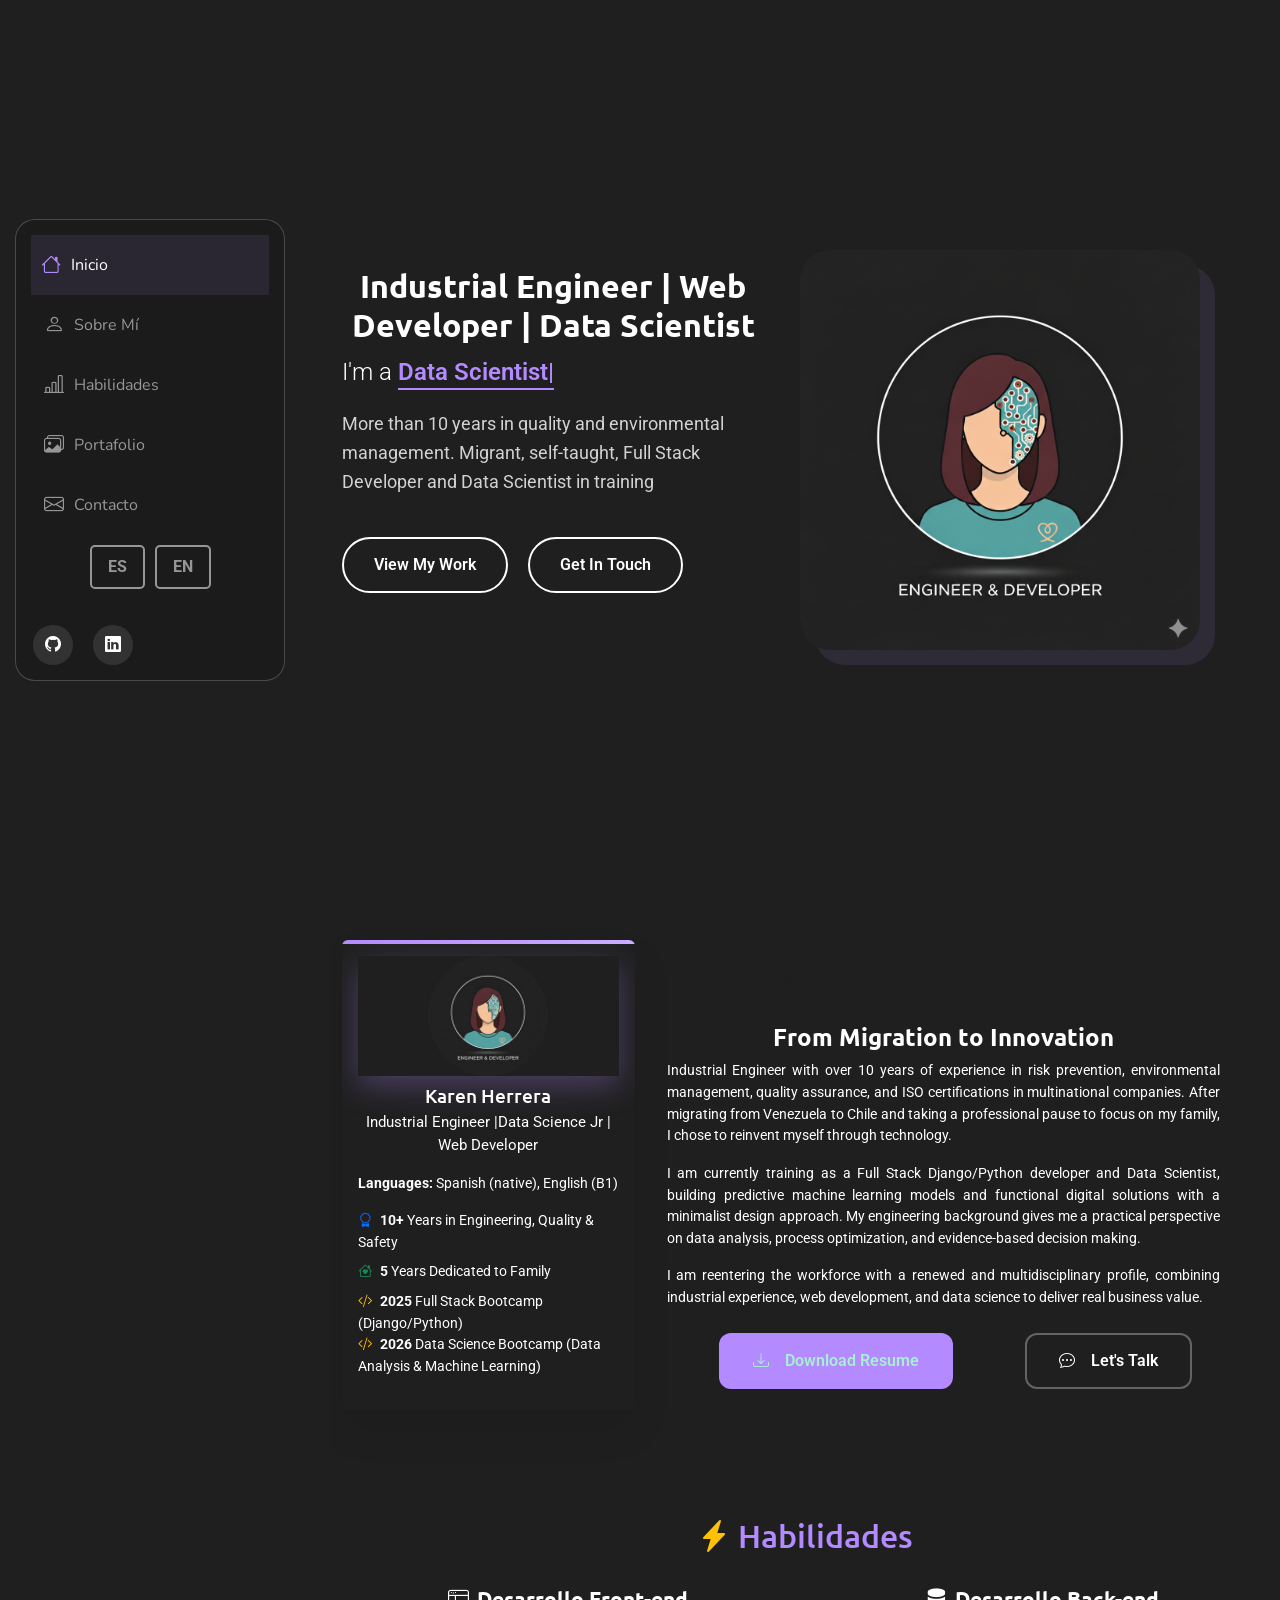
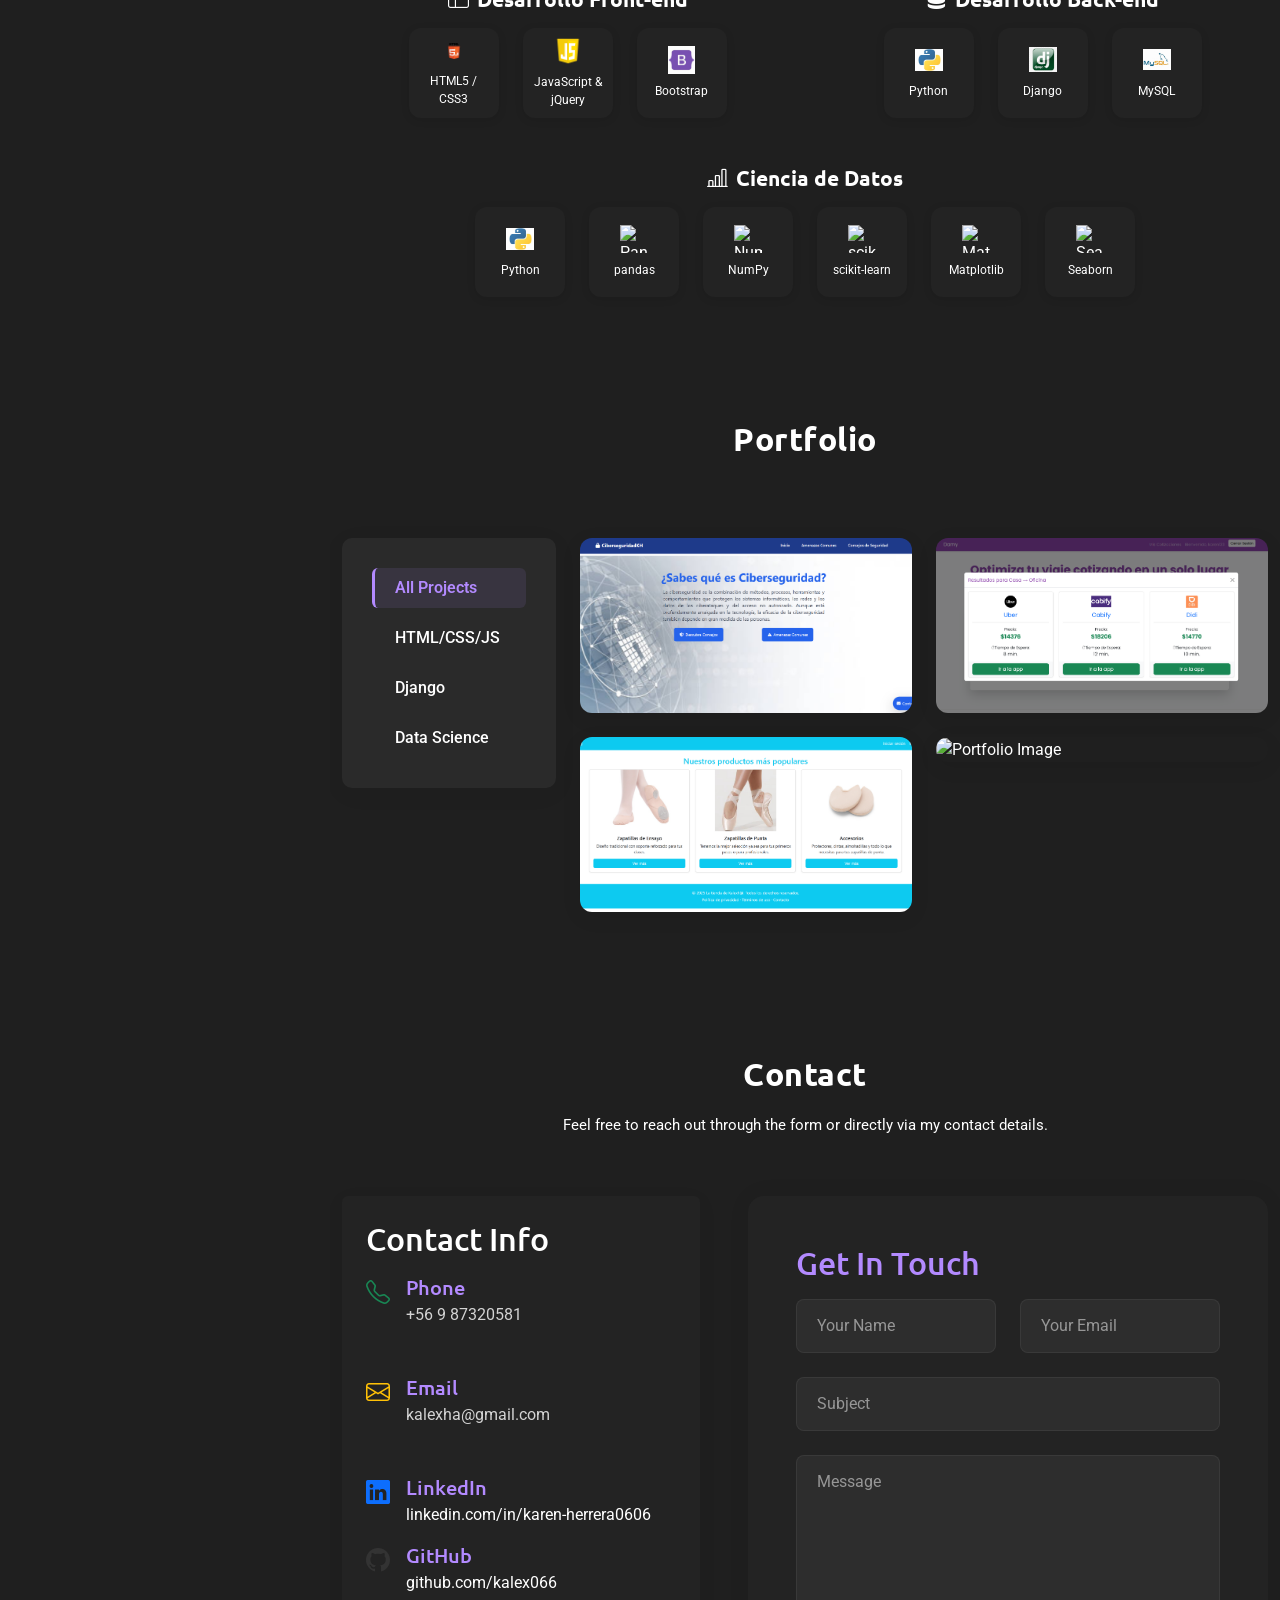
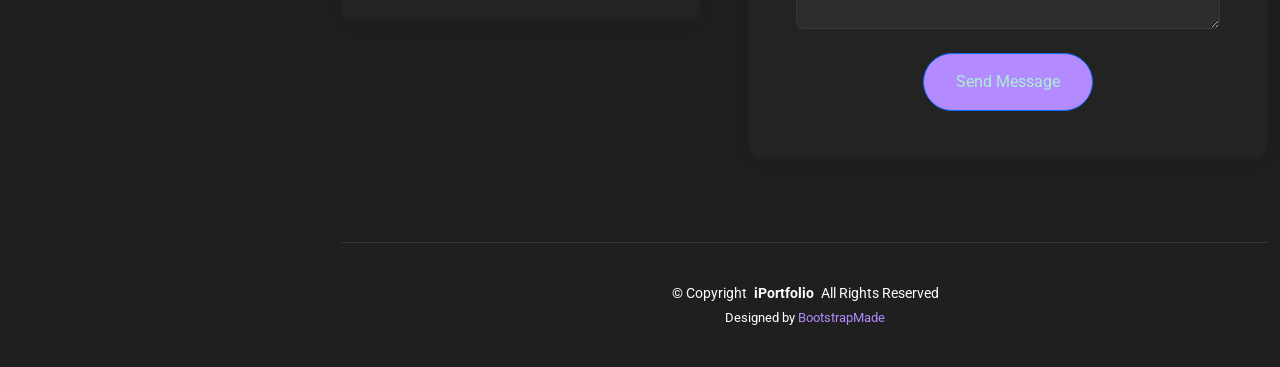
==== commit 6046b5b7: "Update index_es.html" ====
--- a/index_es.html
+++ b/index_es.html
@@ -44,8 +44,9 @@
     <div class="header-container d-flex flex-column align-items-start">
       <nav id="navmenu" class="navmenu">
         <ul>
-          <li><a href="#hero" class="active"><i class="bi bi-house navicon"></i>Home</a></li>
-          <li><a href="#about"><i class="bi bi-person navicon"></i> Sobre Mi</a></li>
+          <li><a href="#hero" class="active"><i class="bi bi-house navicon"></i>Inicio</a></li>
+          <li><a href="#about"><i class="bi bi-person navicon"></i> Sobre Mí</a></li>
+          <li><a href="#skills"><i class="bi bi-bar-chart-line navicon"></i> Habilidades</a></li>
           <li><a href="#portfolio"><i class="bi bi-images navicon"></i> Portafolio</a></li>
           <li><a href="#contact"><i class="bi bi-envelope navicon"></i> Contacto</a></li>
           <li>
@@ -65,7 +66,7 @@
   </header>
 
   <main class="main">
-<!-- /About Section -->
+
     <!-- Hero Section -->
     <section id="hero" class="hero section">
       <div class="background-elements">
@@ -77,12 +78,12 @@
           <div class="row align-items-center">
             <div class="col-lg-6" data-aos="fade-right" data-aos-delay="100">
               <div class="hero-text">
-                <h2>Ingeniero Industrial y Desarrollador Web</h2>
-                <p class="lead">Soy <span class="typed" data-typed-items="Ingeniero Industrial y Desarrollador Web"></span></p>
-                <p class="description">Mas de than 10 años de experiencia en calidad, medio ambiente y prevencion de riesgos laborales. Migrante, autodidacta, y estudiante de programación con Django/Python</p>
+                <h2>Industrial Engineer | Web Developer | Data Scientist</h2>
+                <p class="lead">I'm a <span class="typed" data-typed-items="Data Scientist, Web Developer, Industrial Engineer"></span></p>
+                <p class="description">More than 10 years in quality and environmental management. Migrant, self-taught, Full Stack Developer and Data Scientist in training</p>
                 <div class="hero-actions">
-                  <a href="#portfolio" class="btn btn-primary">Mis Trabajos</a>
-                  <a href="#contact" class="btn btn-outline">Contáctame</a>
+                  <a href="#portfolio" class="btn btn-primary">View My Work</a>
+                  <a href="#contact" class="btn btn-outline">Get In Touch</a>
                 </div>
               </div>
             </div>
@@ -112,12 +113,13 @@
                 <img src="assets/img/profile/khimg.png" alt="Profile Image" class="img-fluid rounded-circle" style="max-width: 120px;">
               </div>
               <h3 class="mb-1" style="font-size: 1.2rem; color: var(--brand-lilac);">Karen Herrera</h3>
-              <p class="profession" style="font-size: 0.95rem; color: var(--brand-mint);">Ingeniero Industrial & Desarrollador Web</p>
-              <p style="font-size: 0.9rem;"><strong>Idiomas:</strong> Español (nativo), English (B1)</p>
+              <p class="profession" style="font-size: 0.95rem; color: var(--brand-mint);">Industrial Engineer |Data Science Jr | Web Developer</p>
+              <p style="font-size: 0.9rem;"><strong>Languages:</strong> Spanish (native), English (B1)</p>
               <ul class="text-start mt-3" style="list-style: none; padding-left: 0; font-size: 0.9rem;">
-                <li class="mb-2"><i class="bi bi-award text-primary me-2"></i><strong>10+</strong> Años de experiencia en ingeniería, calidad y prevención de riesgos</li>
-                <li class="mb-2"><i class="bi bi-house-heart text-success me-2"></i><strong>5</strong> Años dedicada a la familia</li>
+                <li class="mb-2"><i class="bi bi-award text-primary me-2"></i><strong>10+</strong> Years in Engineering, Quality & Safety</li>
+                <li class="mb-2"><i class="bi bi-house-heart text-success me-2"></i><strong>5</strong> Years Dedicated to Family</li>
                 <li><i class="bi bi-code-slash text-warning me-2"></i><strong>2025</strong> Full Stack Bootcamp (Django/Python)</li>
+                <li><i class="bi bi-code-slash text-warning me-2"></i><strong>2026</strong> Data Science Bootcamp (Data Analysis & Machine Learning)</li>
               </ul>
             </div>
           </div>
@@ -126,78 +128,123 @@
             <div class="about-content p-2 pe-lg-5">
               <div class="section-header mb-2">
                 <span class="badge-text" style="background: linear-gradient(135deg, var(--brand-lilac), var(--brand-mint)); color: #1f1f1f; font-size: 0.85rem;">Get to Know Me</span>
-                <h2 class="h5" style="font-size: 1.5rem; color: var(--brand-lilac);">De la migración a la innovación</h2>
+                <h2 class="h5" style="font-size: 1.5rem; color: var(--brand-lilac);">From Migration to Innovation</h2>
               </div>
               <p style="font-size: 0.9rem; text-align: justify;">
-                Ingeniero Industrial con  más de 10 años de experiencia en aseguramiento de la calidad, medio ambiente, prevención de riesgos laborales, e implementación/certificación de sistemas de gestión bajo las normas ISO en empresas multinacionales. Después de migrar de Venezuela a Chile y tomar un descanso profesional para enfocarme en mi familia, decidí reinventarme a través del desarrollo web.
+                Industrial Engineer with over 10 years of experience in risk prevention, environmental management, quality assurance, and ISO certifications in multinational companies. After migrating from Venezuela to Chile and taking a professional pause to focus on my family, I chose to reinvent myself through technology.
               </p>
               <p style="font-size: 0.9rem; text-align: justify;">
-                Acabo de terminar un Bootcamp de Desarrollador Full Stack Django/Python, en el que he podido desarrollar soluciones digitales con interfaz gráfica minimalista para reintegrarme al mercado laboral con una nueva perspectiva.
+                I am currently training as a Full Stack Django/Python developer and Data Scientist, building predictive machine learning models and functional digital solutions with a minimalist design approach. My engineering background gives me a practical perspective on data analysis, process optimization, and evidence-based decision making.
+              </p>
+              <p style="font-size: 0.9rem; text-align: justify;">
+                I am reentering the workforce with a renewed and multidisciplinary profile, combining industrial experience, web development, and data science to deliver real business value.
               </p>
               <div class="cta-section mt-4 d-flex flex-wrap justify-content-center gap-5">
-                <a href="assets/docs/KarenHerrera-CV.pdf" class="btn btn-primary mx-4" download>
-                  <i class="bi bi-download me-2"></i>Descarga mi CV
+                <a href="assets/docs/Karen Herrera-CV.pdf" class="btn btn-primary mx-4" download>
+                  <i class="bi bi-download me-2"></i>Download Resume
                 </a>
                 <a href="#contact" class="btn btn-outline">
-                  <i class="bi bi-chat-dots me-2"></i>Hablemos
+                  <i class="bi bi-chat-dots me-2"></i>Let's Talk
                 </a>
               </div>
             </div>
           </div>
-        </div>
-        <!-- Título de Skills -->
-        <div class="row mt-5 mb-3">
+        </div><!-- End row card + bio -->
+      </div>
+    </section><!-- /About Section -->
+
+    <!-- Skills Section -->
+    <section id="skills" class="skills section" style="padding: 40px 0;">
+      <div class="container" data-aos="fade-up" data-aos-delay="100">
+
+        <!-- Título -->
+        <div class="row mb-4">
           <div class="col-12 text-center">
-            <h3 class="h6 text-light" style="font-size: 2rem; margin-bottom: 0.5rem;">
-              <i class="bi bi-lightning-charge-fill text-warning me-2; color:#b38aff;"></i>Habilidades
+            <h3 style="font-size: 2rem; margin-bottom: 0.5rem;">
+              <i class="bi bi-lightning-charge-fill text-warning me-2"></i>Habilidades
             </h3>
           </div>
         </div>
-        <!-- Skills: Front-end y Back-end -->
-        <div class="row justify-content-center mt-2">
-          <!-- Front-end Skills -->
-          <div class="col-lg-6 mb-3" data-aos="fade-right" data-aos-delay="200">
-            <h4 class="skill-title mb-2 text-center" style="color: var(--brand-lilac); font-size: 1.3rem;">
+
+        <!-- Fila 1: Front-end + Back-end -->
+        <div class="row justify-content-center mb-4">
+          <div class="col-lg-6 mb-4" data-aos="fade-right" data-aos-delay="200">
+            <h4 class="skill-title mb-3 text-center" style="color: var(--brand-lilac); font-size: 1.3rem;">
               <i class="bi bi-window-sidebar me-2"></i>Desarrollo Front-end
             </h4>
             <div class="d-flex flex-wrap justify-content-center gap-4">
               <div class="skill-card text-center">
-                <img src="assets/img/icons/HTML.png" alt="HTML5" width="20">
+                <img src="assets/img/icons/HTML.png" alt="HTML5">
                 <p class="mt-2 mb-0">HTML5 / CSS3</p>
               </div>
               <div class="skill-card text-center">
-                <img src="assets/img/icons/JS.png" alt="JavaScript" width="20">
+                <img src="assets/img/icons/JS.png" alt="JavaScript">
                 <p class="mt-2 mb-0">JavaScript & jQuery</p>
               </div>
               <div class="skill-card text-center">
-                <img src="assets/img/icons/BOOTSTRAP.jpg" alt="Bootstrap" width="20">
+                <img src="assets/img/icons/BOOTSTRAP.jpg" alt="Bootstrap">
                 <p class="mt-2 mb-0">Bootstrap</p>
               </div>
             </div>
           </div>
-          <!-- Back-end Skills -->
-          <div class="col-lg-6 mb-3" data-aos="fade-left" data-aos-delay="300">
-            <h4 class="skill-title mb-2 text-center" style="color: var(--brand-mint); font-size: 1.3rem;">
+          <div class="col-lg-6 mb-4" data-aos="fade-left" data-aos-delay="300">
+            <h4 class="skill-title mb-3 text-center" style="color: var(--brand-mint); font-size: 1.3rem;">
               <i class="bi bi-server me-2"></i>Desarrollo Back-end
             </h4>
             <div class="d-flex flex-wrap justify-content-center gap-4">
               <div class="skill-card text-center">
-                <img src="assets/img/icons/PYTHON.jpg" alt="Python" width="20">
-                <p class="mt-2 mb-0">Python/</p>
-              </div>
-              <div class="skill-card text-center">
-                <img src="assets/img/icons/DJANGO.jpg" alt="Django" width="20">
+                <img src="assets/img/icons/PYTHON.jpg" alt="Python">
+                <p class="mt-2 mb-0">Python</p>
+              </div>
+              <div class="skill-card text-center">
+                <img src="assets/img/icons/DJANGO.jpg" alt="Django">
                 <p class="mt-2 mb-0">Django</p>
               </div>
               <div class="skill-card text-center">
-                <img src="assets/img/icons/MYSQL.jpg" alt="Django" width="20">
+                <img src="assets/img/icons/MYSQL.jpg" alt="MySQL">
                 <p class="mt-2 mb-0">MySQL</p>
               </div>
             </div>
           </div>
         </div>
-      </div>
-    </section>
+
+        <!-- Fila 2: Data Science -->
+        <div class="row justify-content-center">
+          <div class="col-lg-10" data-aos="fade-up" data-aos-delay="400">
+            <h4 class="skill-title mb-3 text-center" style="color: var(--brand-lilac); font-size: 1.3rem;">
+              <i class="bi bi-bar-chart-line me-2"></i>Ciencia de Datos
+            </h4>
+            <div class="d-flex flex-wrap justify-content-center gap-4">
+              <div class="skill-card text-center">
+                <img src="assets/img/icons/PYTHON.jpg" alt="Python">
+                <p class="mt-2 mb-0">Python</p>
+              </div>
+              <div class="skill-card text-center">
+                <img src="assets/img/icons/pandas.png" alt="Pandas">
+                <p class="mt-2 mb-0">pandas</p>
+              </div>
+              <div class="skill-card text-center">
+                <img src="assets/img/icons/numpy.png" alt="NumPy">
+                <p class="mt-2 mb-0">NumPy</p>
+              </div>
+              <div class="skill-card text-center">
+                <img src="assets/img/icons/sklearn.png" alt="scikit-learn">
+                <p class="mt-2 mb-0">scikit-learn</p>
+              </div>
+              <div class="skill-card text-center">
+                <img src="assets/img/icons/matplotlib.png" alt="Matplotlib">
+                <p class="mt-2 mb-0">Matplotlib</p>
+              </div>
+              <div class="skill-card text-center">
+                <img src="assets/img/icons/seaborn.png" alt="Seaborn">
+                <p class="mt-2 mb-0">Seaborn</p>
+              </div>
+            </div>
+          </div>
+        </div>
+
+      </div>
+    </section><!-- /Skills Section -->
     <!-- Portfolio Section -->
     <section id="portfolio" class="portfolio section">
 
@@ -213,10 +260,10 @@
             <div class="col-lg-3 filter-sidebar">
               <div class="filters-wrapper" data-aos="fade-right" data-aos-delay="150">
                 <ul class="portfolio-filters isotope-filters">
-                  <li data-filter="*" class="filter-active">Todos mis proyectos</li>
+                  <li data-filter="*" class="filter-active">All Projects</li>
                   <li data-filter=".filter-frontend">HTML/CSS/JS</li>
                   <li data-filter=".filter-django">Django</li>
-                  <li data-filter=".filter-others">Otros</li>
+                  <li data-filter=".filter-others">Data Science</li>
                 </ul>
               </div>
             </div>
@@ -265,6 +312,21 @@
                     </div>
                   </div>
                 </div><!-- End Portfolio Item -->
+                <div class="col-lg-6 col-md-6 portfolio-item isotope-item filter-others">
+                  <div class="portfolio-wrap">
+                    <img src="assets/img/portfolio//Bankmarketing/curva_roc_bank_marketing.png" class="img-django" alt="Portfolio Image" loading="lazy">
+                    <div class="portfolio-info">
+                      <div class="content">
+                        <span class="category">Data Science</span>
+                        <h4>Bank Marketing</h4>
+                        <div class="portfolio-links">
+                          <a href="portfolio-details_bankmarketing.html" title="More Details"><i class="bi bi-arrow-right"></i></a>
+                        </div>
+                      </div>
+                    </div>
+                  </div>
+                </div><!-- End Portfolio Item -->
+              </div>
             </div>
           </div>
         </div>
@@ -274,8 +336,8 @@
     <!-- Contact Section -->
     <section id="contact" class="contact section">
       <div class="container section-title" data-aos="fade-up">
-        <h2>Contacto</h2>
-        <p>Contáctame directamente ó a través del formulario</p>
+        <h2>Contact</h2>
+        <p>Feel free to reach out through the form or directly via my contact details.</p>
       </div>
 
       <div class="container">
@@ -284,12 +346,12 @@
           <!-- Contact Info -->
           <div class="col-lg-5">
             <div class="info-box p-4 rounded" style="background-color: var(--surface-color); box-shadow: 0 5px 20px rgba(0,0,0,0.05);">
-              <h3 class="mb-3" style="color: var(--heading-color);">Información de Contacto</h3>
+              <h3 class="mb-3" style="color: var(--heading-color);">Contact Info</h3>
               
               <div class="info-item mb-3 d-flex align-items-start gap-3">
                 <i class="bi bi-telephone text-success fs-4"></i>
                 <div>
-                  <h5 class="mb-1">Número Telefónico</h5>
+                  <h5 class="mb-1">Phone</h5>
                   <p style="color: var(--heading-color);">+56 9 87320581</p>
                 </div>
               </div>
@@ -323,7 +385,7 @@
           <!-- Contact Form -->
           <div class="col-lg-7">
             <div class="contact-form">
-              <h3 class="mb-3" style="color: var(--accent-color);">Escríbeme</h3>
+              <h3 class="mb-3" style="color: var(--accent-color);">Get In Touch</h3>
               <form action="https://formspree.io/f/xovyjyyz" method="post" class="php-email-form">
                 <div class="row gy-4">
                   <div class="col-md-6">
@@ -341,8 +403,8 @@
                   <div class="col-12 text-center">
                     <div class="loading">Loading</div>
                     <div class="error-message"></div>
-                    <div class="sent-message">Tu mensaje ha sido enviado. Gracias!</div>
-                    <button type="submit" class="btn btn-primary">Enviar Mensaje</button>
+                    <div class="sent-message">Your message has been sent. Thank you!</div>
+                    <button type="submit" class="btn btn-primary">Send Message</button>
                   </div>
                 </div>
               </form>
@@ -351,7 +413,6 @@
 
         </div>
       </div>
-    </section>
     </section>
   </main>
 
@@ -394,4 +455,4 @@
 
 </body>
 
-</html>+</html>
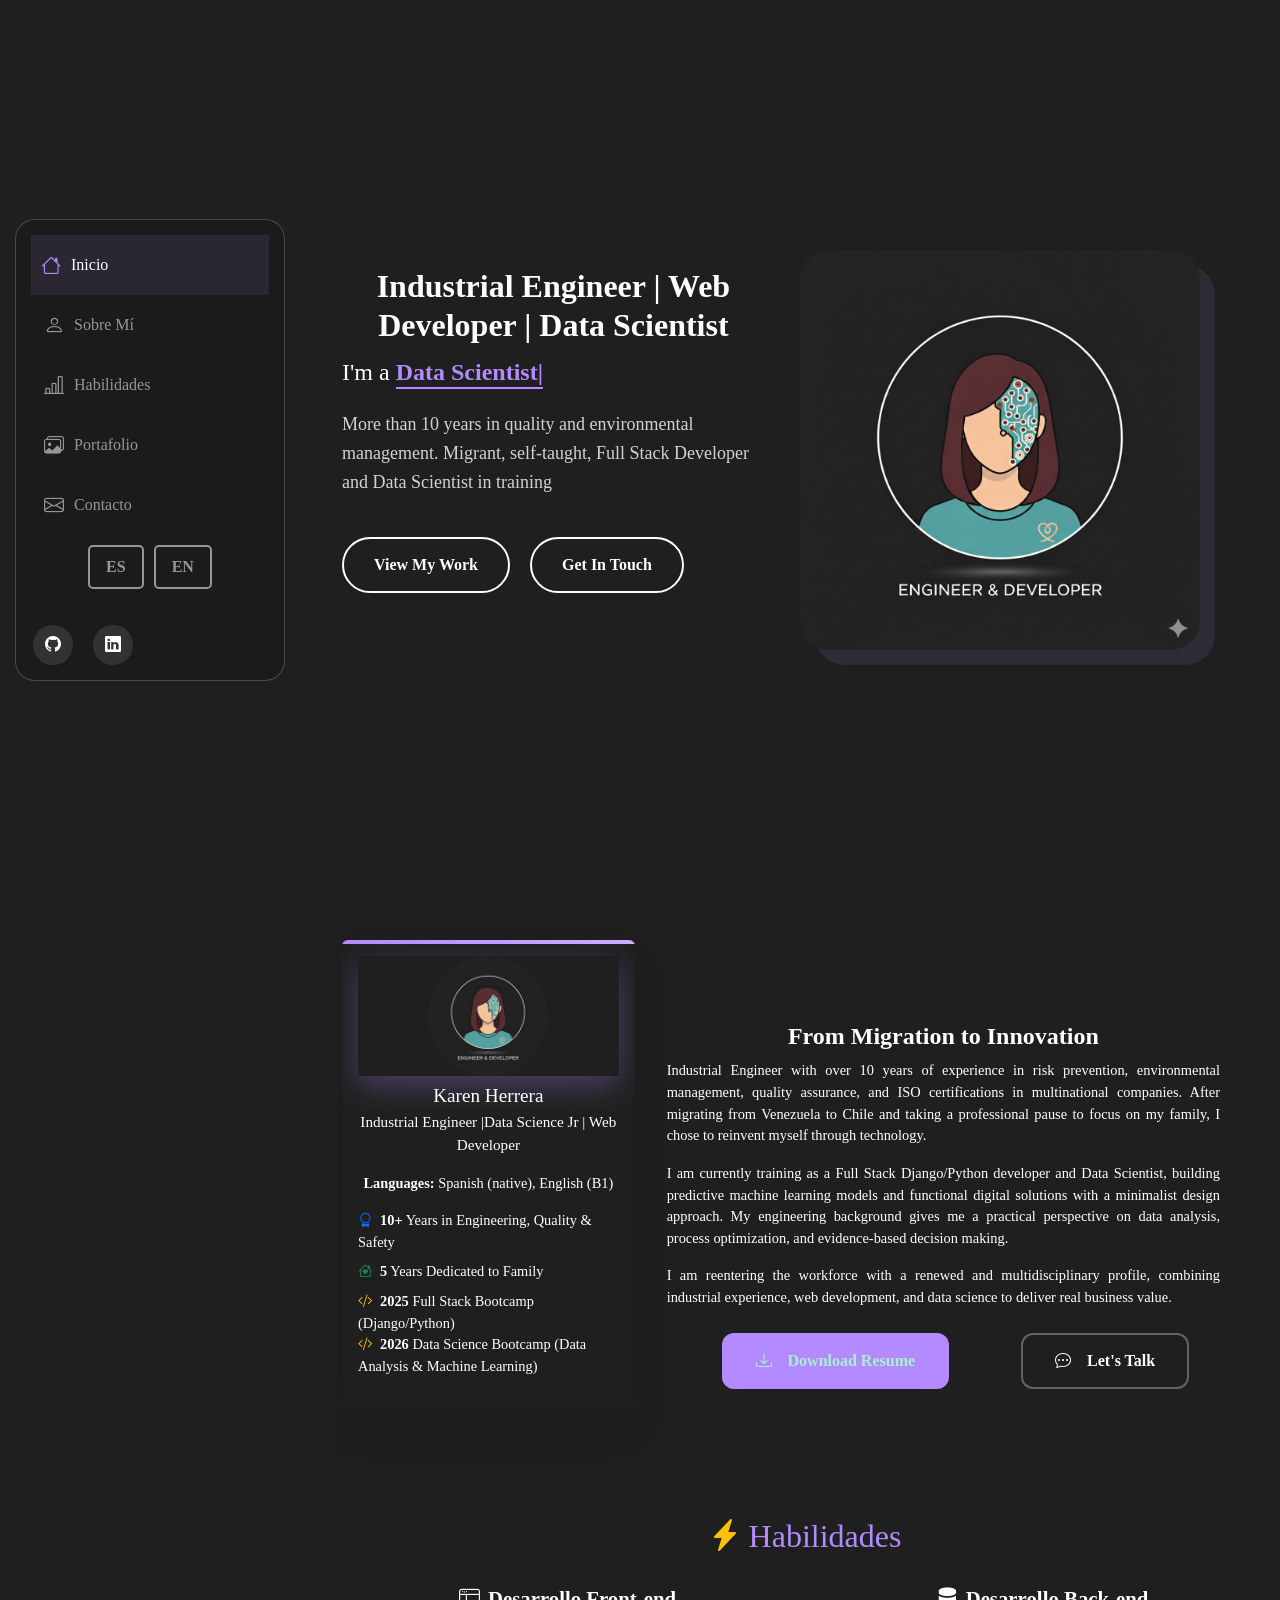
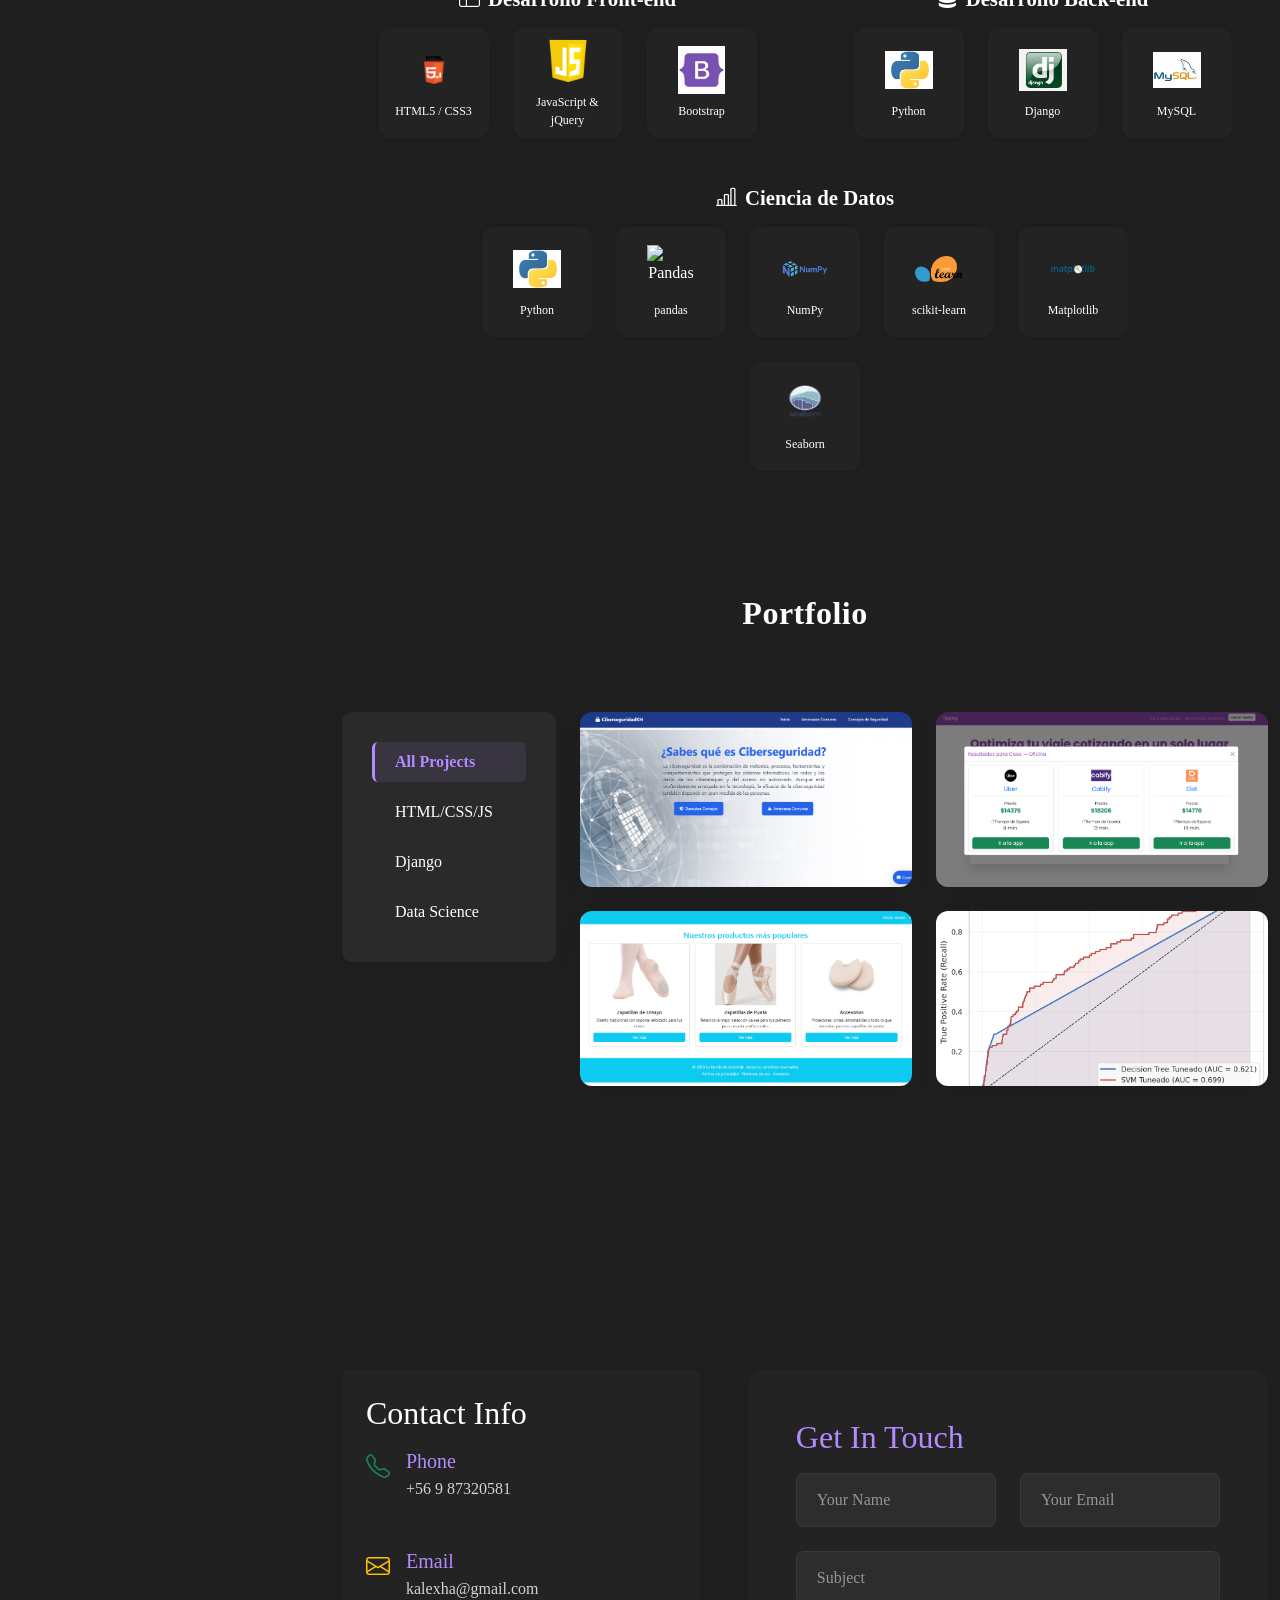
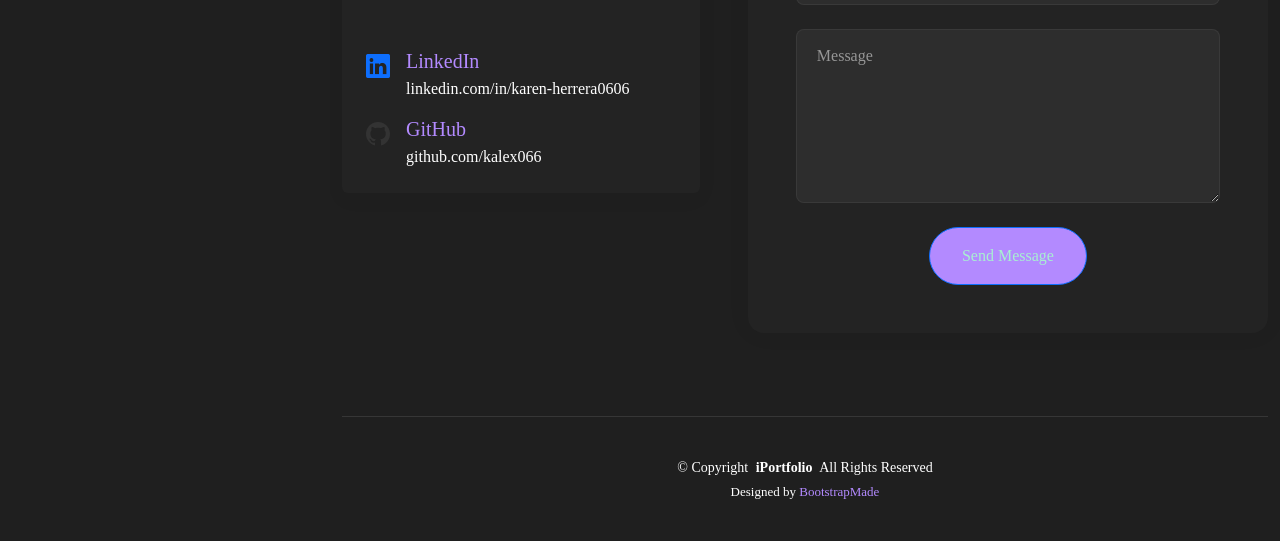
==== commit a47aad5f: "feat: Data Science section, Bank Marketing project, skills icons, scroll fixes" ====
--- a/index_es.html
+++ b/index_es.html
@@ -455,4 +455,4 @@
 
 </body>
 
-</html>
+</html>
--- a/assets/css/main.css
+++ b/assets/css/main.css
@@ -1,4 +1,4 @@
-/**
+**
 * Template Name: SnapFolio
 * Template URL: https://bootstrapmade.com/snapfolio-bootstrap-portfolio-template/
 * Updated: Jul 21 2025 with Bootstrap v5.3.7
@@ -446,6 +446,11 @@
   overflow: clip;
   border-top: 1px solid var(--brand-mint); /* línea superior verde menta */
   border-bottom: 1px solid var(--brand-lilac); /* línea inferior lila */
+}
+
+/* Scroll margin solo para skills */
+.skills.section {
+  scroll-margin-top: 80px;
 }
 
 /* Títulos dentro de secciones */
@@ -843,11 +848,11 @@
 }
 .skill-card {
   background-color: var(--surface-color);
-  padding: 0.6rem;
+  padding: 0.8rem;
   border-radius: 0.75rem;
   box-shadow: 0 2px 8px rgba(0,0,0,0.1);
-  width: 90px;
-  height: 90px;
+  width: 110px;
+  height: 110px;
   display: flex;
   flex-direction: column;
   align-items: center;
@@ -858,8 +863,8 @@
   transform: translateY(-4px);
 }
 .skill-card img {
-  width: 28px;
-  height: 28px;
+  width: 48px;
+  height: 48px;
   object-fit: contain;
 }
 .skill-card p {
@@ -1462,8 +1467,12 @@
 }
 
 .portfolio-details .portfolio-details-slider img {
-  aspect-ratio: 16/9;
-  object-fit: cover;
+  width: 100%;
+  height: 220px;
+  object-fit: contain;
+  background-color: #ffffff;
+  border-radius: 8px;
+  padding: 12px;
 }
 
 .portfolio-details .portfolio-details-slider .swiper-pagination {
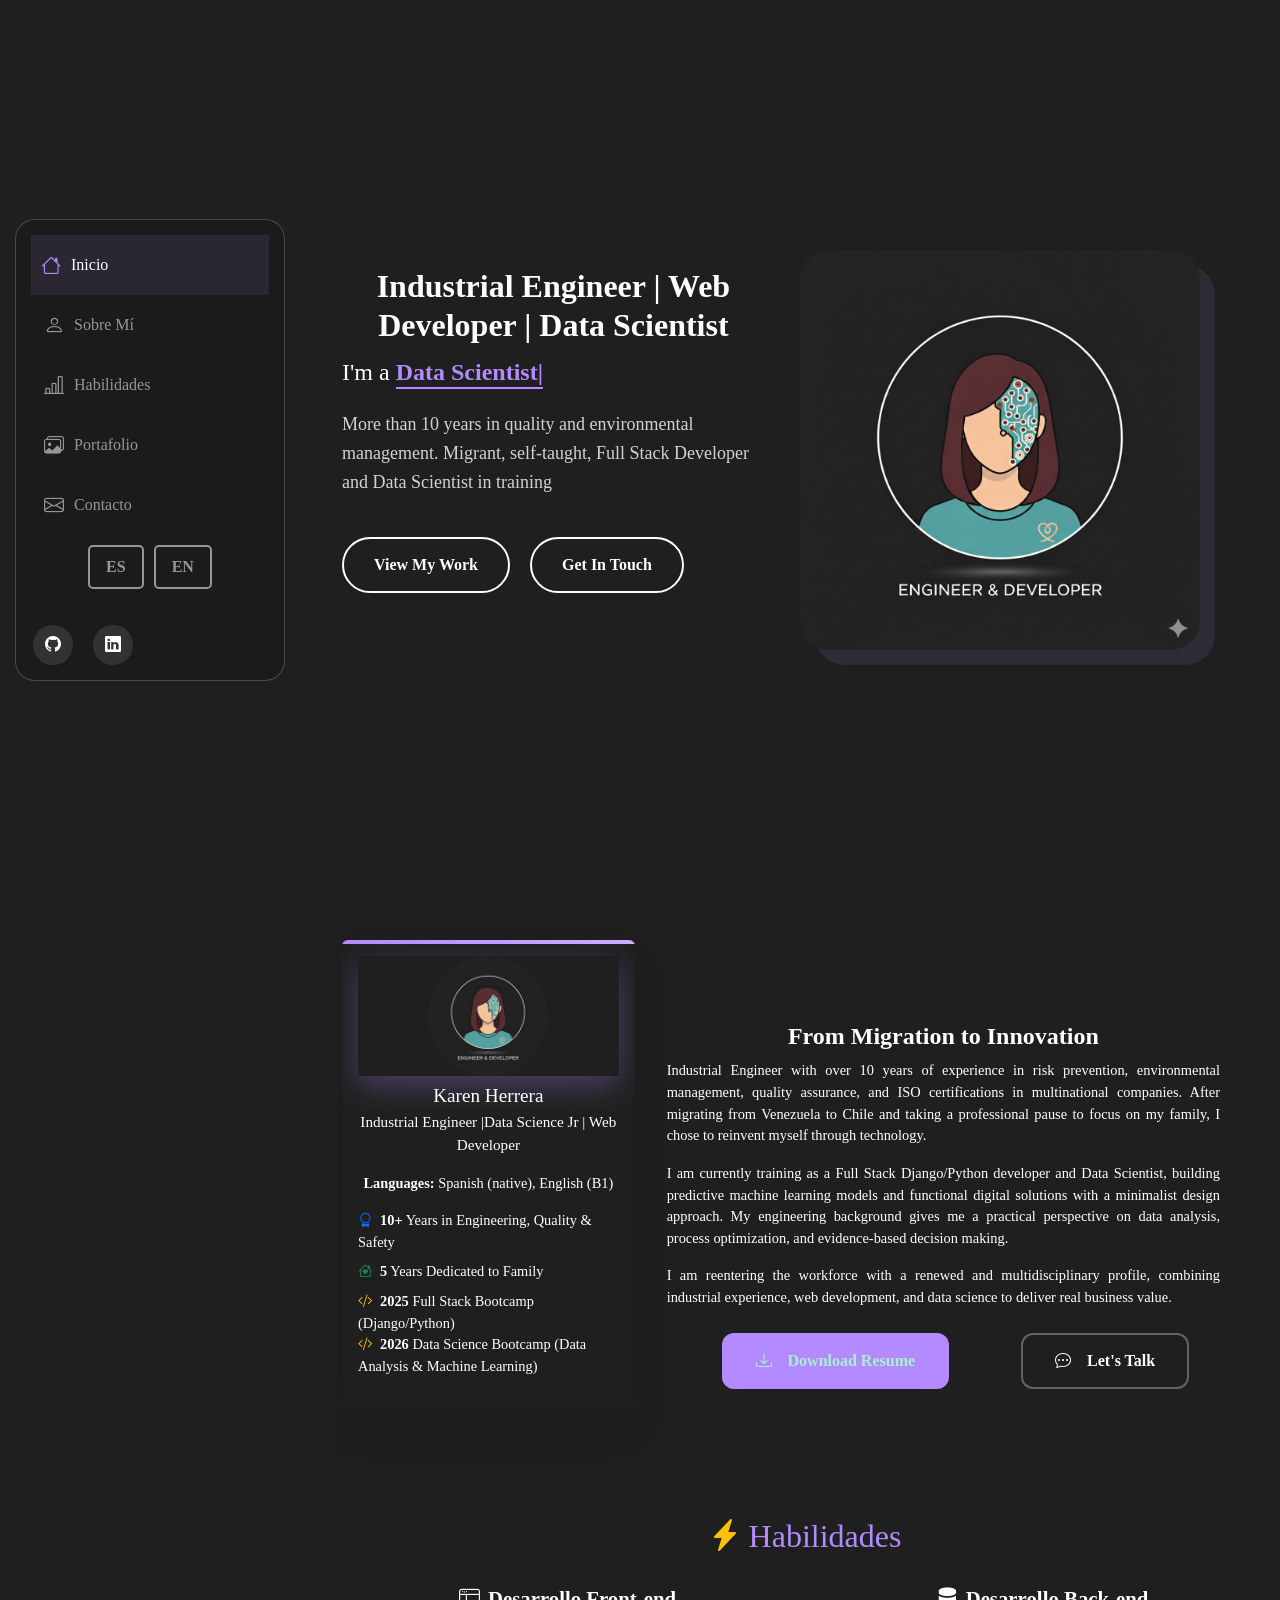
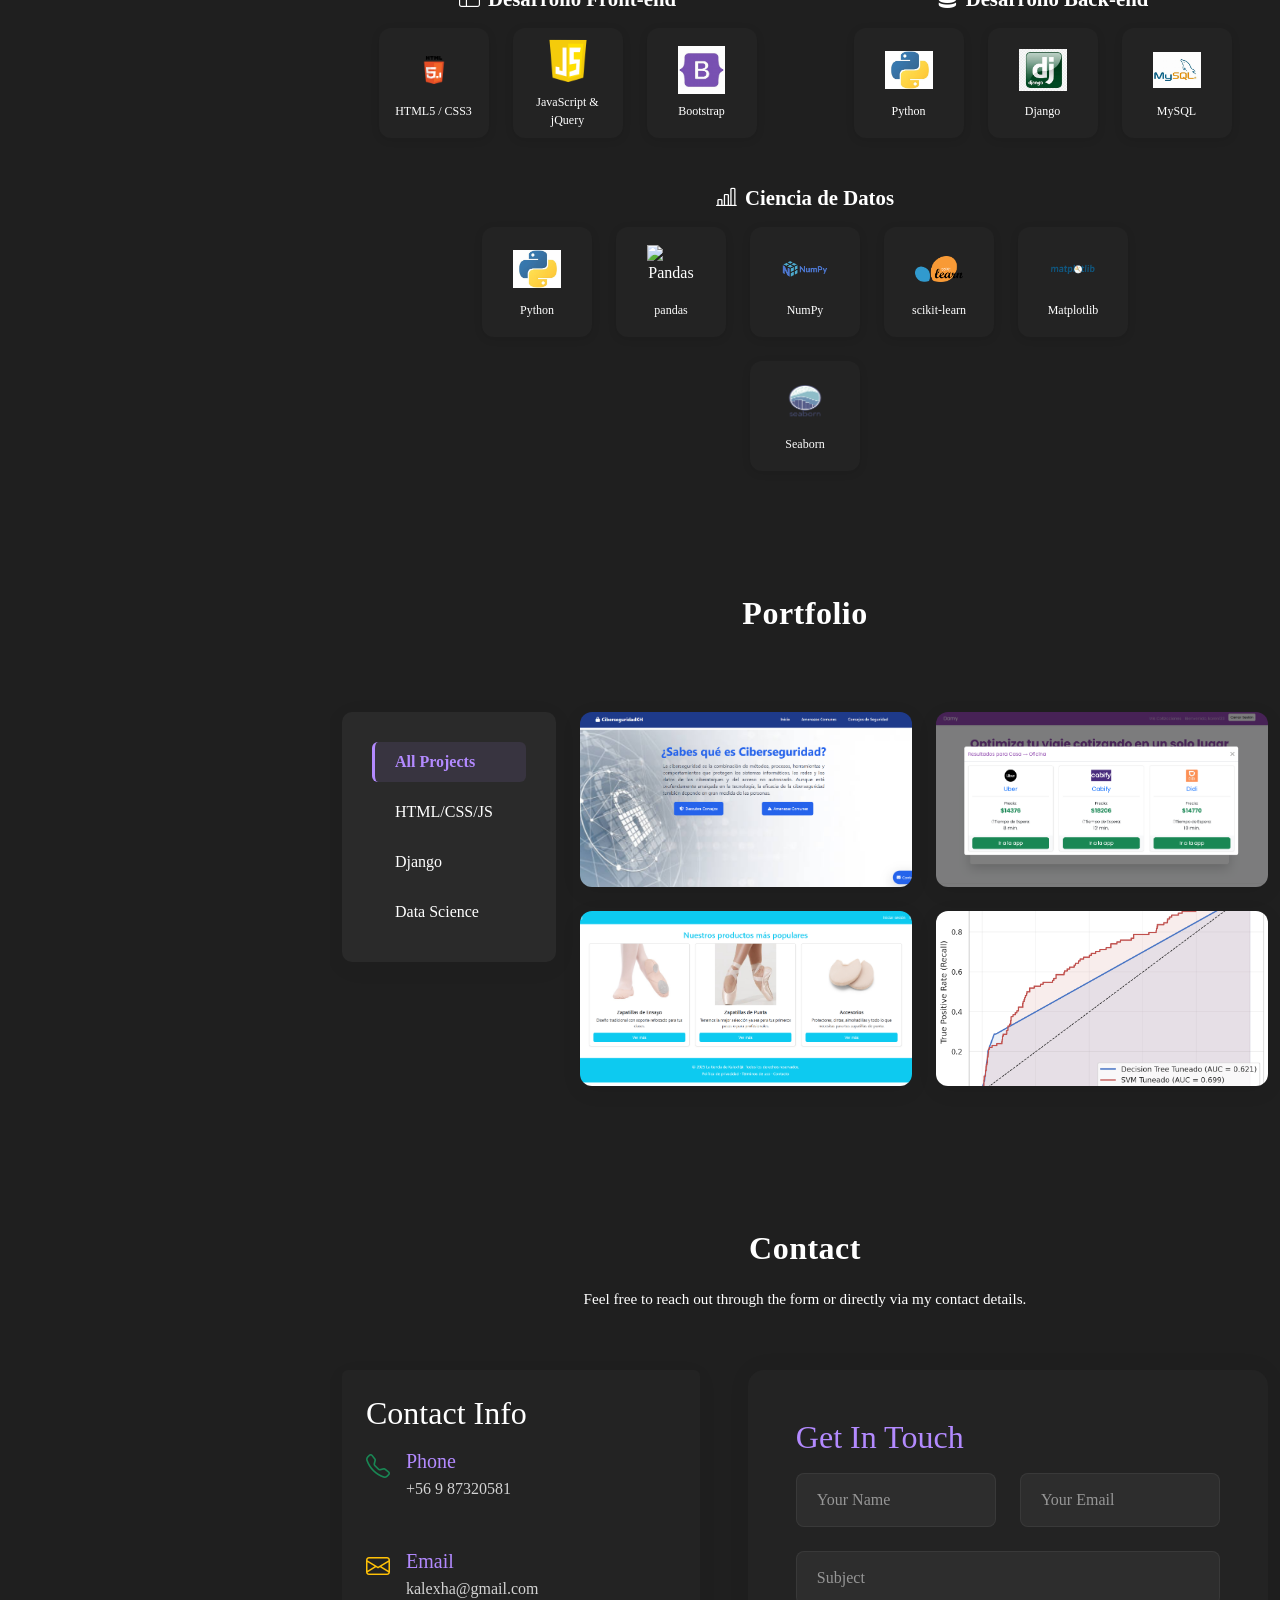
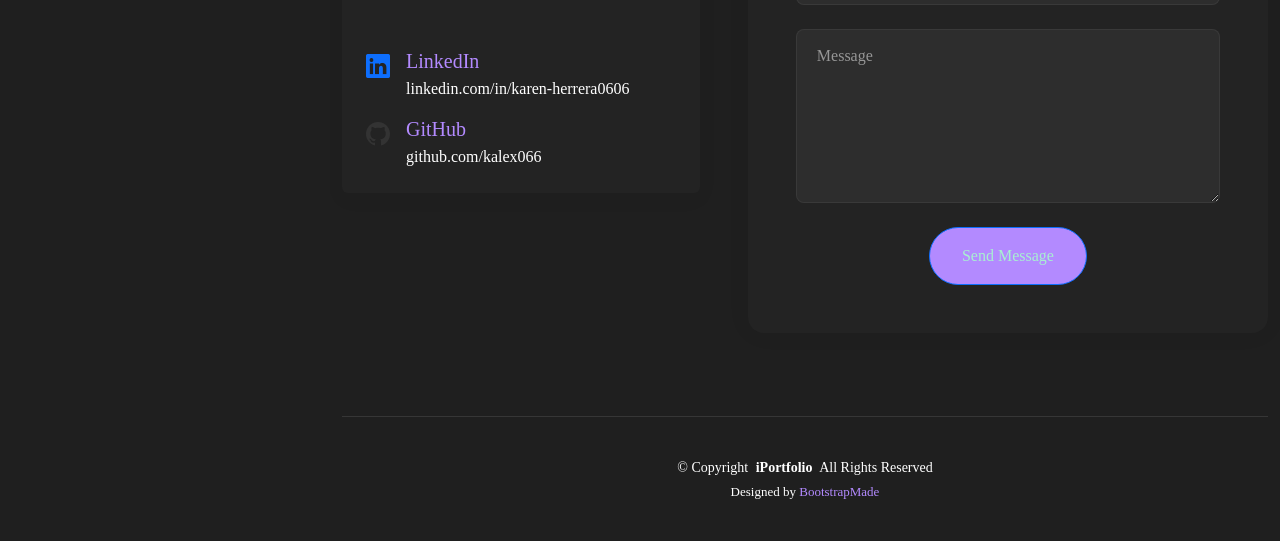
==== commit 188c1f1f: "fix: resolve merge conflicts, keep local version" ====
--- a/index_es.html
+++ b/index_es.html
@@ -455,4 +455,4 @@
 
 </body>
 
-</html>+</html>
